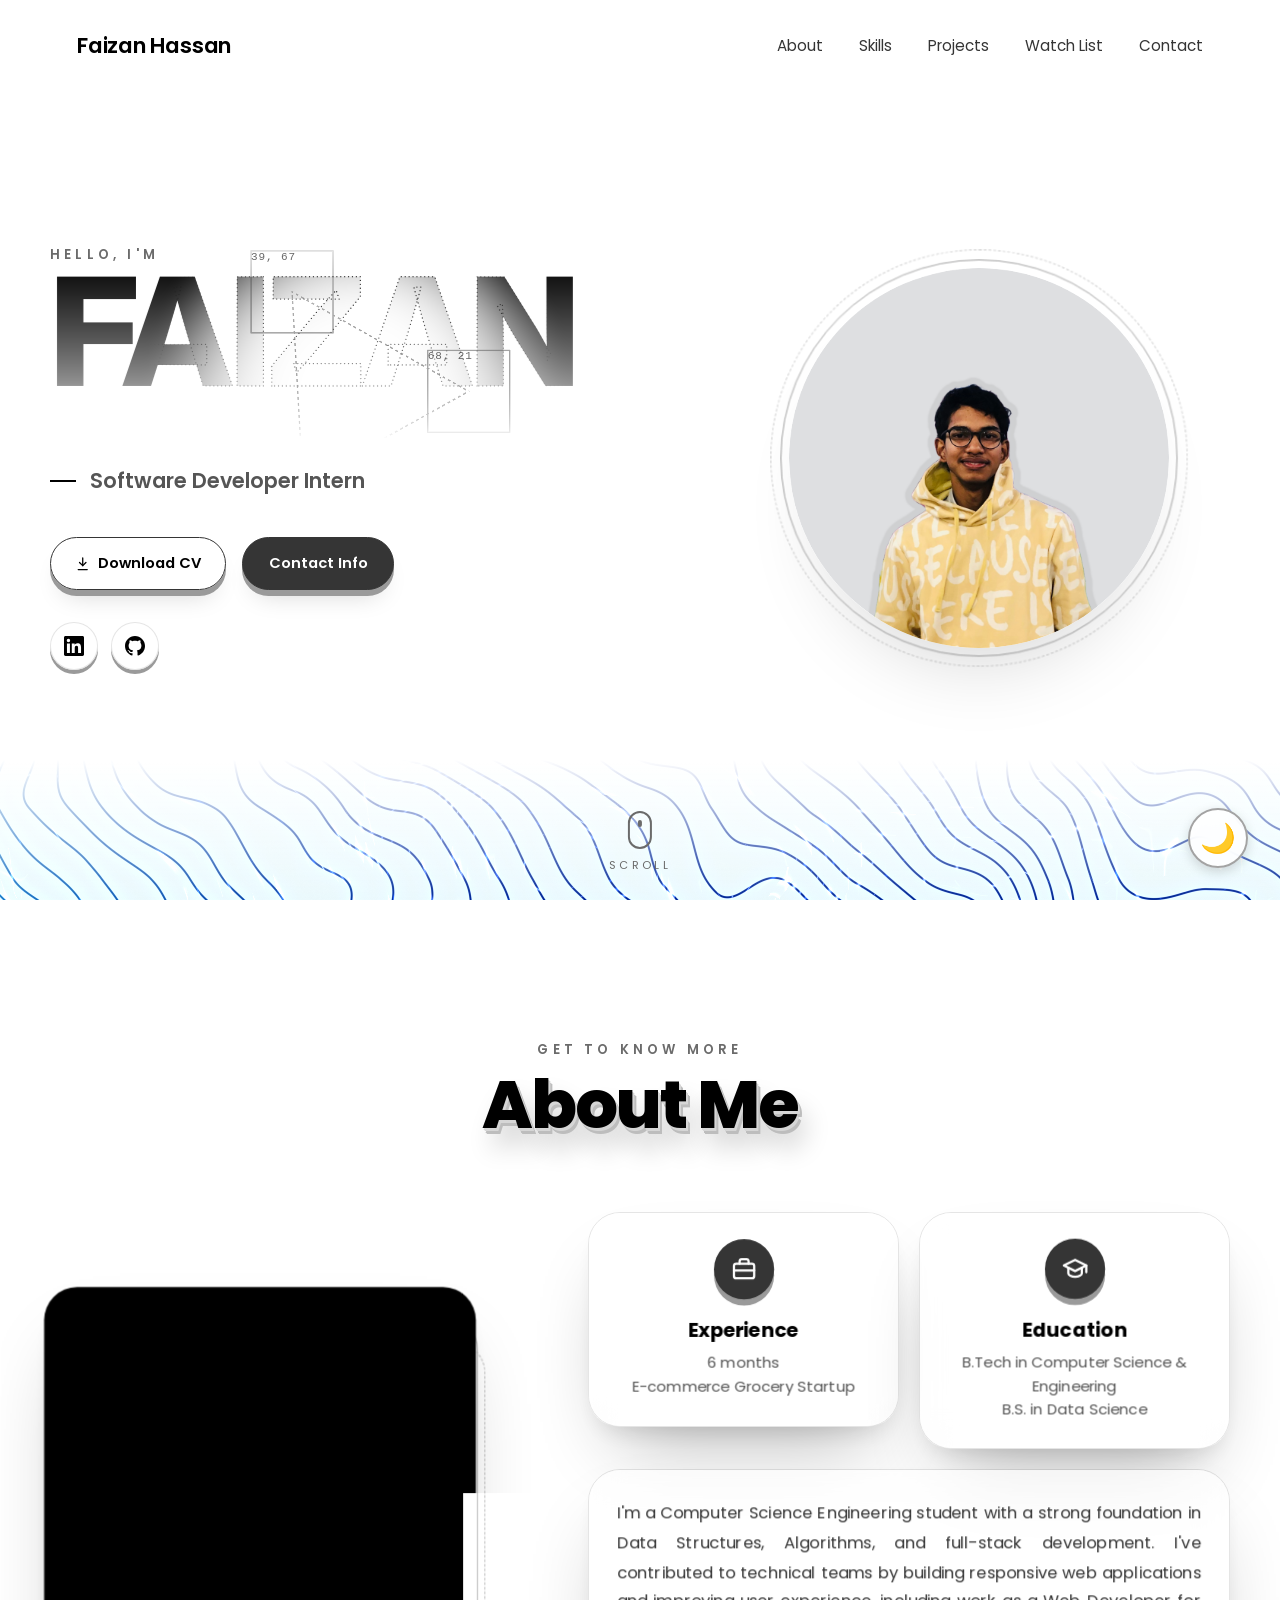
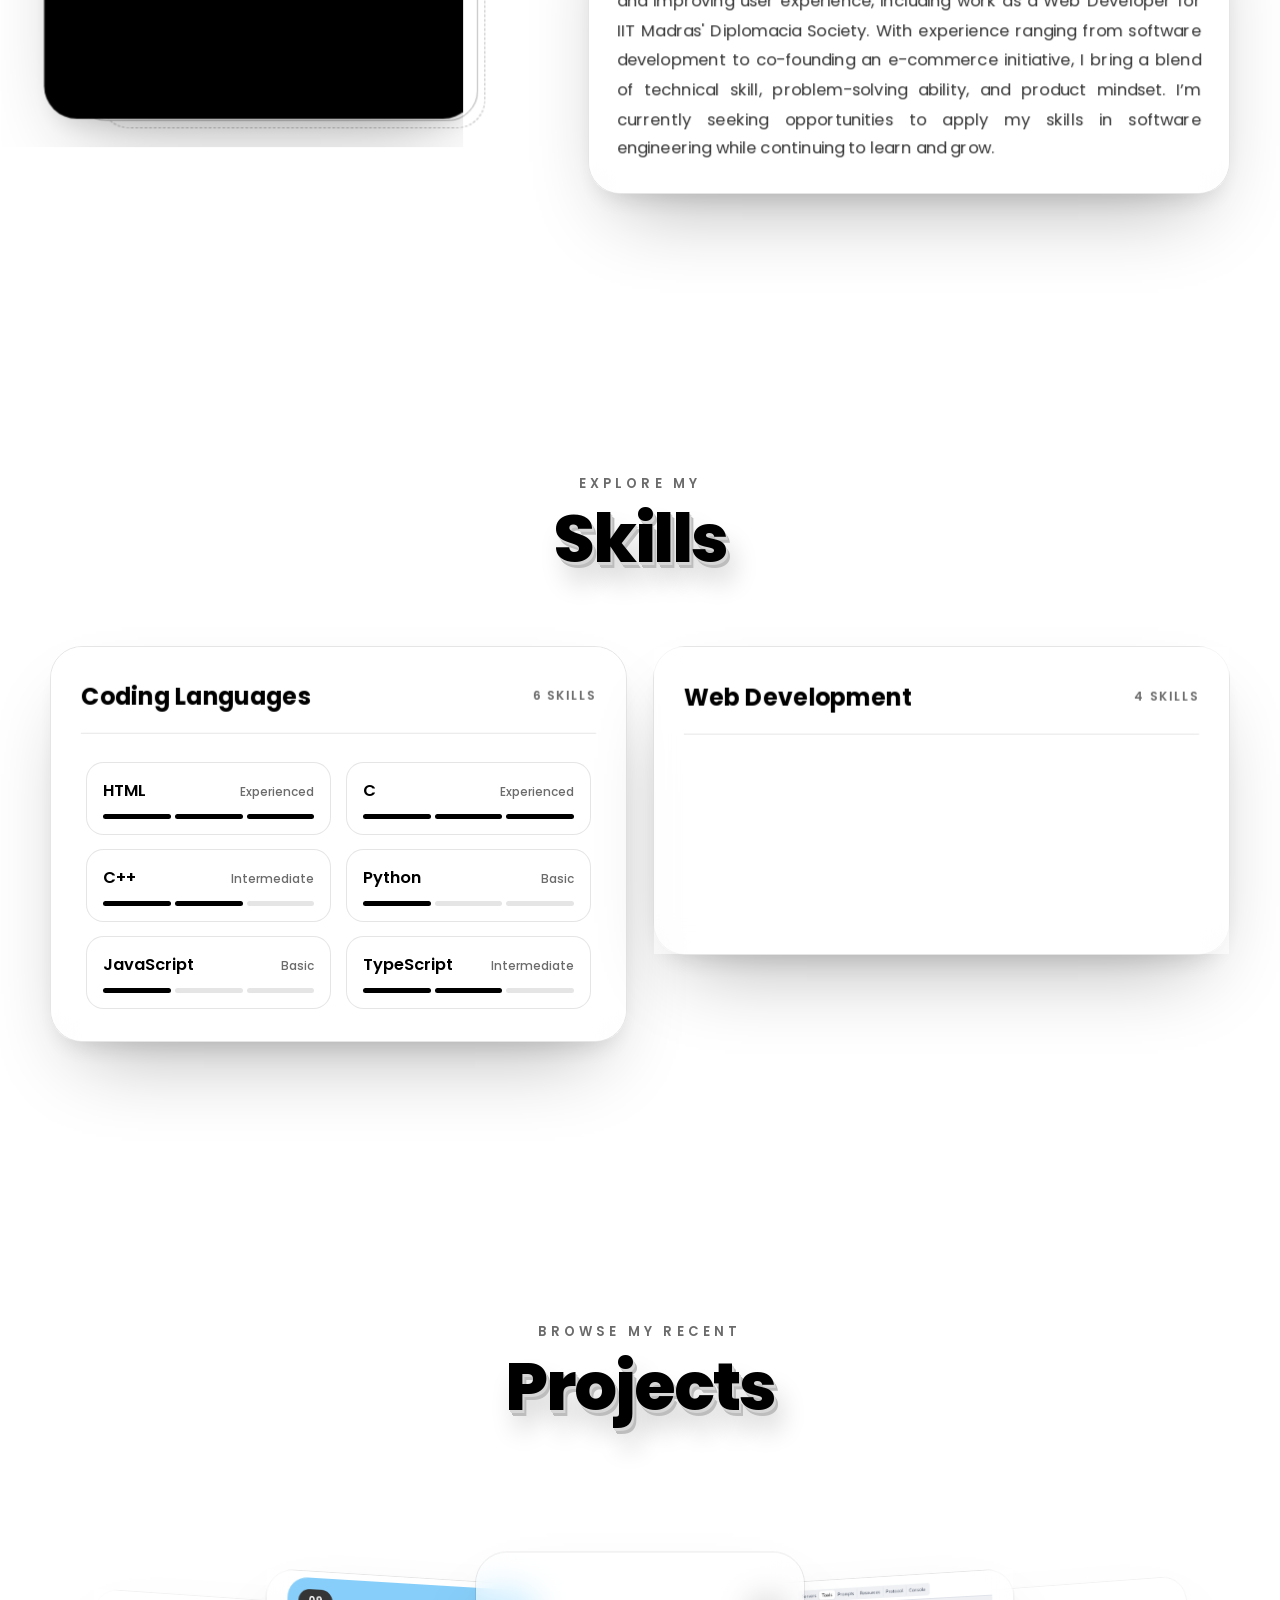
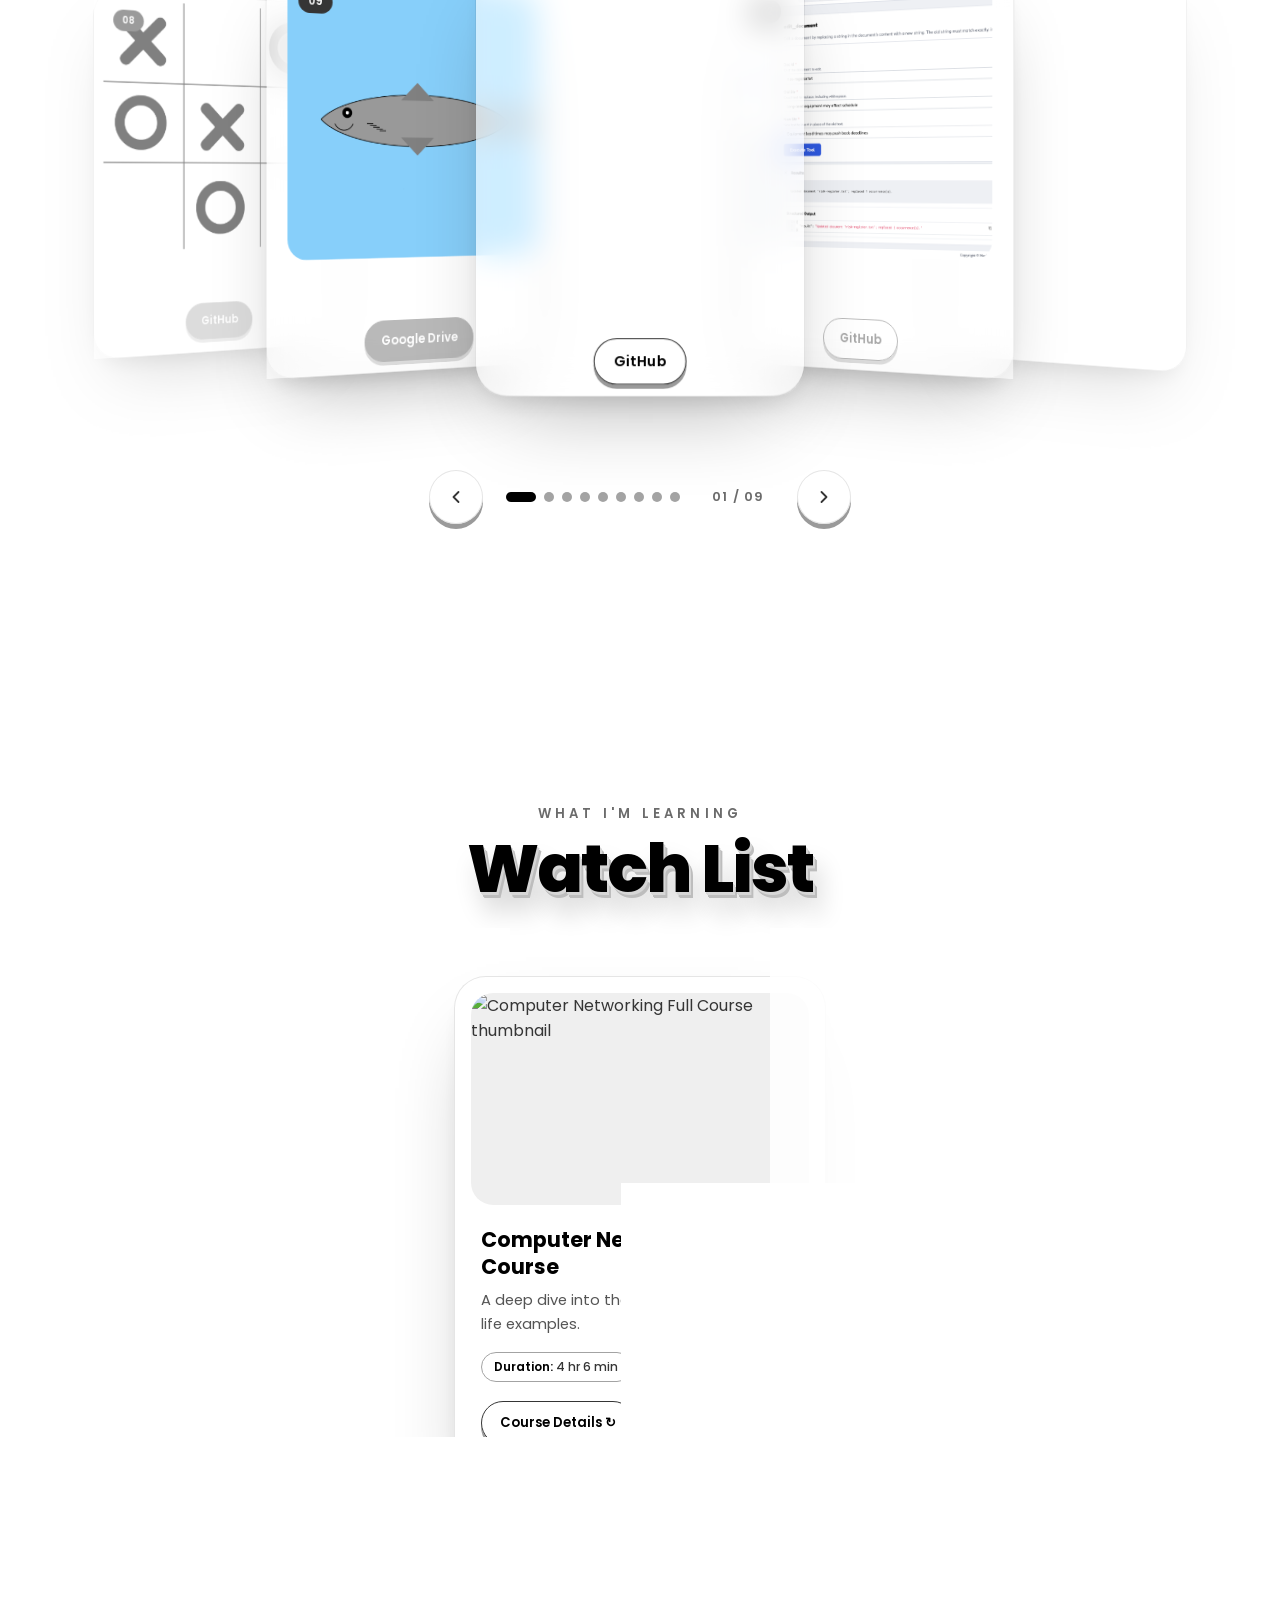
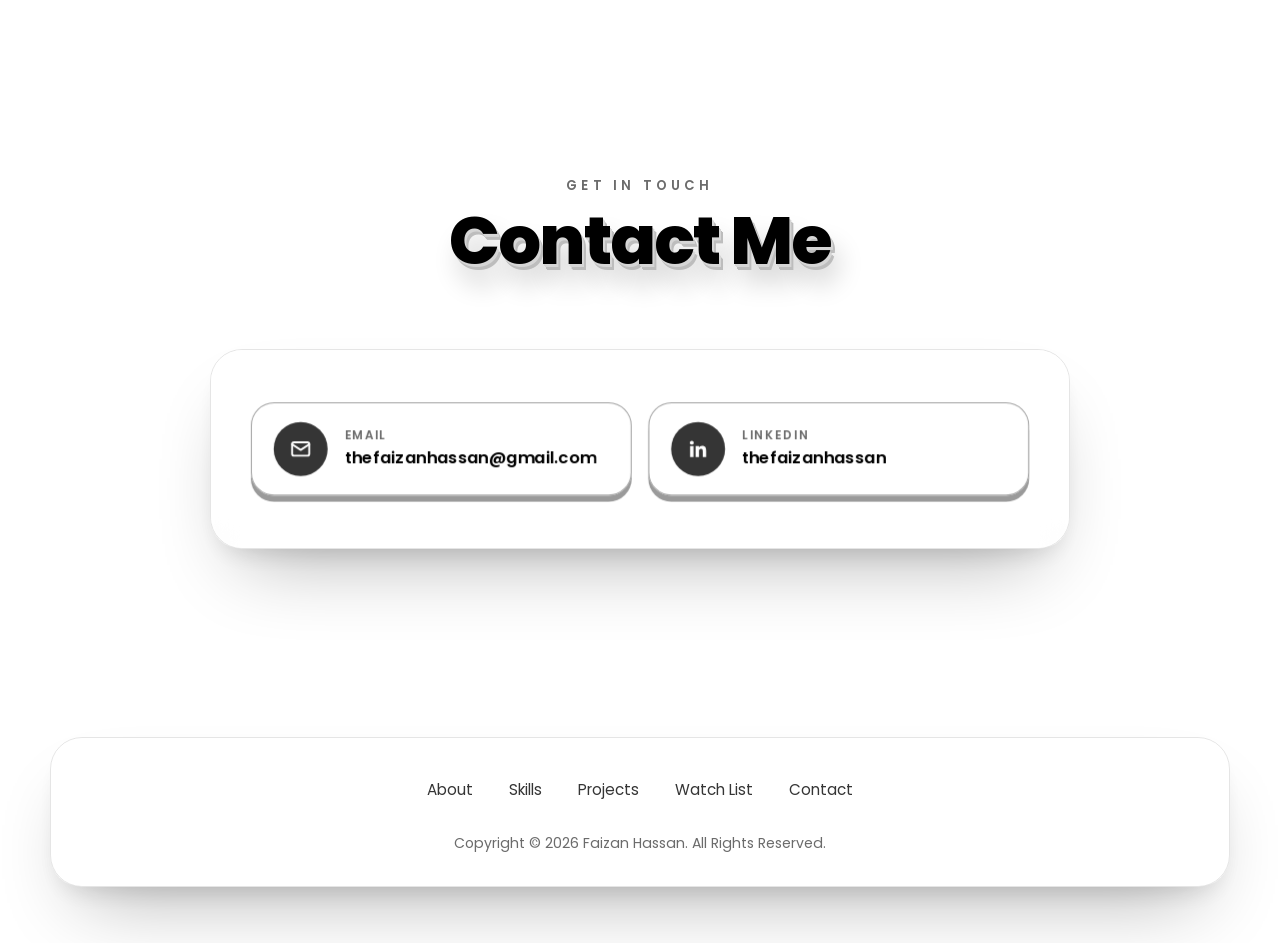
==== index.html @ dc48aed0 "first commit" ====
<!DOCTYPE html>
<html lang="en">
  <head>
    <meta charset="UTF-8" />
    <meta name="viewport" content="width=device-width, initial-scale=1.0" />
    <title>Faizan Hassan | Software Developer & Aspiring Data Scientist</title>
    <meta name="description" content="Portfolio of Faizan Hassan - Software Developer and aspiring Data Scientist working across web development, machine learning, and data analysis." />
    <meta name="keywords" content="Faizan Hassan, Software Developer, Data Scientist, Web Development, Machine Learning, Portfolio" />
    <meta name="author" content="Faizan Hassan" />

    <!-- Favicon -->
    <link rel="icon" type="image/x-icon" href="./assets/profile-pic.ico" />
    <link rel="shortcut icon" type="image/x-icon" href="./assets/profile-pic.ico" />

    <!-- Saved theme before first paint (the "theme" key: "dark" or "light") -->
    <script>
      document.documentElement.classList.add("js");
      try {
        if (localStorage.getItem("theme") === "dark") document.documentElement.classList.add("dark-mode");
      } catch (e) {}
    </script>

    <link rel="preconnect" href="https://fonts.googleapis.com" />
    <link rel="preconnect" href="https://fonts.gstatic.com" crossorigin />
    <link href="https://fonts.googleapis.com/css2?family=Poppins:wght@300;400;500;600;700;800&display=swap" rel="stylesheet" />
    <!-- Inter ExtraBold, only the glyphs of the FAIZAN wordmark -->
    <link href="https://fonts.googleapis.com/css2?family=Inter:wght@800&text=FAIZAN&display=swap" rel="stylesheet" />

    <link rel="stylesheet" href="./css/style.css" />

    <!-- three.js for the About portrait, fetched only when that section comes near -->
    <script type="importmap">
      {
        "imports": {
          "three": "https://cdn.jsdelivr.net/npm/three@0.160.0/build/three.module.js",
          "three/addons/": "https://cdn.jsdelivr.net/npm/three@0.160.0/examples/jsm/"
        }
      }
    </script>
    <script src="./js/main.js" defer></script>
    <script src="./js/wordmark.js" defer></script>
    <script src="./js/background.js" defer></script>
    <script src="./js/portrait.js" defer></script>
  </head>

  <body>
    <canvas class="contour-bg" aria-hidden="true"></canvas>
    <div class="progress" aria-hidden="true"></div>

    <!-- ================= NAV ================= -->
    <header class="nav">
      <a href="#profile" class="logo">Faizan Hassan</a>
      <ul class="nav-links" id="nav-links">
        <li><a href="#about">About</a></li>
        <li><a href="#skills">Skills</a></li>
        <li><a href="#projects">Projects</a></li>
        <li><a href="#watchlist">Watch List</a></li>
        <li><a href="#contact">Contact</a></li>
      </ul>
      <button type="button" class="menu-btn" aria-label="Toggle menu" aria-expanded="false" aria-controls="nav-links">
        <span></span><span></span><span></span>
      </button>
    </header>

    <main>
      <!-- ================= HERO ================= -->
      <section id="profile" class="hero">
        <div class="container hero-grid">
          <div class="hero-text">
            <p class="eyebrow reveal">Hello, I'm</p>
            <!-- The name is the FAIZAN wordmark from codeLight.tsx / codeDark.tsx (js/wordmark.js) -->
            <h1 class="hero-name reveal" style="--d: 0.08s">
              <span class="sr-only">Faizan Hassan</span>
              <span class="wordmark" aria-hidden="true">
                <canvas></canvas>
                <span class="wordmark-fallback">FAIZAN</span>
              </span>
            </h1>

            <div class="roles reveal" style="--d: 0.16s">
              <p class="sr-only">Software Developer Intern | Aspiring Data Scientist | AI/ML Enthusiast | Problem Solver</p>
              <div class="prism" aria-hidden="true">
                <span style="--i: 0">Software Developer Intern</span>
                <span style="--i: 1">Aspiring Data Scientist</span>
                <span style="--i: 2">AI/ML Enthusiast</span>
                <span style="--i: 3">Problem Solver</span>
              </div>
            </div>

            <div class="btn-row reveal" style="--d: 0.24s">
              <a class="btn btn-ghost" href="./assets/Faizan Hassan CV.pdf" target="_blank" rel="noopener">
                <svg viewBox="0 0 24 24" fill="none" stroke="currentColor" stroke-width="2" stroke-linecap="round" stroke-linejoin="round" aria-hidden="true"><path d="M12 3v12"/><path d="m7 10 5 5 5-5"/><path d="M5 21h14"/></svg>
                Download CV
              </a>
              <a class="btn btn-solid" href="#contact">Contact Info</a>
            </div>

            <div class="socials reveal" style="--d: 0.32s">
              <a class="social" href="https://www.linkedin.com/in/thefaizanhassan/" target="_blank" rel="noopener" aria-label="My LinkedIn profile">
                <svg viewBox="0 0 24 24" fill="currentColor" aria-hidden="true"><path d="M20.45 20.45h-3.56v-5.57c0-1.33-.02-3.04-1.85-3.04-1.86 0-2.14 1.45-2.14 2.94v5.67H9.35V9h3.41v1.56h.05c.48-.9 1.64-1.85 3.37-1.85 3.6 0 4.27 2.37 4.27 5.46v6.28ZM5.34 7.43a2.06 2.06 0 1 1 0-4.13 2.06 2.06 0 0 1 0 4.13ZM7.12 20.45H3.56V9h3.56v11.45ZM22.22 0H1.77C.79 0 0 .77 0 1.73v20.54C0 23.23.79 24 1.77 24h20.45c.98 0 1.78-.77 1.78-1.73V1.73C24 .77 23.2 0 22.22 0Z"/></svg>
              </a>
              <a class="social" href="https://github.com/Thefaizanhassan" target="_blank" rel="noopener" aria-label="My GitHub profile">
                <svg viewBox="0 0 24 24" fill="currentColor" aria-hidden="true"><path d="M12 0C5.37 0 0 5.37 0 12c0 5.3 3.44 9.8 8.21 11.39.6.11.79-.26.79-.58v-2.23c-3.34.73-4.03-1.42-4.03-1.42-.55-1.39-1.33-1.76-1.33-1.76-1.09-.75.08-.73.08-.73 1.2.08 1.84 1.24 1.84 1.24 1.07 1.83 2.81 1.3 3.49 1 .11-.78.42-1.31.76-1.6-2.67-.31-5.47-1.34-5.47-5.93 0-1.31.47-2.38 1.24-3.22-.12-.3-.54-1.52.12-3.18 0 0 1.01-.32 3.3 1.23.96-.27 1.98-.4 3-.4s2.05.13 3.01.4c2.29-1.55 3.3-1.23 3.3-1.23.65 1.65.24 2.87.12 3.18.77.84 1.24 1.91 1.24 3.22 0 4.61-2.81 5.62-5.48 5.92.43.37.82 1.1.82 2.22v3.29c0 .32.19.69.8.58C20.57 21.8 24 17.3 24 12c0-6.63-5.37-12-12-12Z"/></svg>
              </a>
            </div>
          </div>

          <div class="hero-photo-wrap">
            <div class="hero-photo" data-tilt="14">
              <span class="ring" aria-hidden="true"></span>
              <span class="ring two" aria-hidden="true"></span>
              <img src="./assets/profile-pic.png" alt="Faizan Hassan profile picture" width="1000" height="1000" />
            </div>
          </div>
        </div>

        <a class="scroll-cue" href="#about" aria-label="Scroll to About">
          <span class="mouse" aria-hidden="true"></span>
          Scroll
        </a>
      </section>

      <!-- ================= ABOUT ================= -->
      <section id="about" class="block">
        <div class="container">
          <header class="sec-head reveal">
            <p class="eyebrow">Get To Know More</p>
            <h2 class="sec-title">About Me</h2>
          </header>

          <div class="about-grid">
            <div class="reveal">
              <div class="stack" data-tilt="10">
                <span class="layer l2" aria-hidden="true"></span>
                <span class="layer l1" aria-hidden="true"></span>
                <!-- Particle portrait from code.html (js/portrait.js) -->
                <div class="code-swarm" role="img" aria-label="Faizan Hassan"></div>
              </div>
            </div>

            <div>
              <div class="about-cards">
                <div class="reveal" style="--d: 0.05s">
                  <article class="glass stat" data-tilt="12">
                    <div class="stat-icon pop" aria-hidden="true">
                      <svg viewBox="0 0 24 24" fill="none" stroke="currentColor" stroke-width="2" stroke-linecap="round" stroke-linejoin="round"><rect x="3" y="7" width="18" height="13" rx="2"/><path d="M8 7V5a2 2 0 0 1 2-2h4a2 2 0 0 1 2 2v2"/><path d="M3 13h18"/></svg>
                    </div>
                    <h3 class="pop-sm">Experience</h3>
                    <p class="pop-sm">6 months<br />E-commerce Grocery Startup</p>
                  </article>
                </div>
                <div class="reveal" style="--d: 0.12s">
                  <article class="glass stat" data-tilt="12">
                    <div class="stat-icon pop" aria-hidden="true">
                      <svg viewBox="0 0 24 24" fill="none" stroke="currentColor" stroke-width="2" stroke-linecap="round" stroke-linejoin="round"><path d="M22 9 12 4 2 9l10 5 10-5Z"/><path d="M6 11v5c0 1.5 2.7 3 6 3s6-1.5 6-3v-5"/><path d="M22 9v6"/></svg>
                    </div>
                    <h3 class="pop-sm">Education</h3>
                    <p class="pop-sm">B.Tech in Computer Science &amp; Engineering<br />B.S. in Data Science</p>
                  </article>
                </div>
              </div>

              <div class="reveal" style="--d: 0.18s">
                <div class="glass about-text" data-tilt="4">
                  <p class="pop-sm">
                    I'm a Computer Science Engineering student with a strong foundation in Data Structures, Algorithms, and full-stack development. I've contributed to technical teams by building responsive web applications and improving user experience, including work as a Web Developer for IIT Madras' Diplomacia Society. With experience ranging from software development to co-founding an e-commerce initiative, I bring a blend of technical skill, problem-solving ability, and product mindset. I’m currently seeking opportunities to apply my skills in software engineering while continuing to learn and grow.
                  </p>
                </div>
              </div>
            </div>
          </div>
        </div>
      </section>

      <!-- ================= SKILLS ================= -->
      <section id="skills" class="block">
        <div class="container">
          <header class="sec-head reveal">
            <p class="eyebrow">Explore My</p>
            <h2 class="sec-title">Skills</h2>
          </header>

          <div class="skills-grid">
            <div class="reveal">
              <article class="glass skill-panel" data-tilt="6">
                <div class="panel-head pop-sm">
                  <h3>Coding Languages</h3>
                  <span class="count">6 skills</span>
                </div>
                <ul class="skills">
                  <li class="skill"><div class="skill-top"><h4>HTML</h4><small>Experienced</small></div><div class="meter" data-level="3" aria-hidden="true"><i></i><i></i><i></i></div></li>
                  <li class="skill"><div class="skill-top"><h4>C</h4><small>Experienced</small></div><div class="meter" data-level="3" aria-hidden="true"><i></i><i></i><i></i></div></li>
                  <li class="skill"><div class="skill-top"><h4>C++</h4><small>Intermediate</small></div><div class="meter" data-level="2" aria-hidden="true"><i></i><i></i><i></i></div></li>
                  <li class="skill"><div class="skill-top"><h4>Python</h4><small>Basic</small></div><div class="meter" data-level="1" aria-hidden="true"><i></i><i></i><i></i></div></li>
                  <li class="skill"><div class="skill-top"><h4>JavaScript</h4><small>Basic</small></div><div class="meter" data-level="1" aria-hidden="true"><i></i><i></i><i></i></div></li>
                  <li class="skill"><div class="skill-top"><h4>TypeScript</h4><small>Intermediate</small></div><div class="meter" data-level="2" aria-hidden="true"><i></i><i></i><i></i></div></li>
                </ul>
              </article>
            </div>

            <div class="reveal" style="--d: 0.1s">
              <article class="glass skill-panel" data-tilt="6">
                <div class="panel-head pop-sm">
                  <h3>Web Development</h3>
                  <span class="count">4 skills</span>
                </div>
                <ul class="skills">
                  <li class="skill"><div class="skill-top"><h4>Node JS</h4><small>Basic</small></div><div class="meter" data-level="1" aria-hidden="true"><i></i><i></i><i></i></div></li>
                  <li class="skill"><div class="skill-top"><h4>Learn JS</h4><small>Intermediate</small></div><div class="meter" data-level="2" aria-hidden="true"><i></i><i></i><i></i></div></li>
                  <li class="skill"><div class="skill-top"><h4>Express JS</h4><small>Intermediate</small></div><div class="meter" data-level="2" aria-hidden="true"><i></i><i></i><i></i></div></li>
                  <li class="skill"><div class="skill-top"><h4>Git</h4><small>Intermediate</small></div><div class="meter" data-level="2" aria-hidden="true"><i></i><i></i><i></i></div></li>
                </ul>
              </article>
            </div>
          </div>
        </div>
      </section>

      <!-- ================= PROJECTS ================= -->
      <section id="projects" class="block">
        <div class="container">
          <header class="sec-head reveal">
            <p class="eyebrow">Browse My Recent</p>
            <h2 class="sec-title">Projects</h2>
          </header>

          <div class="carousel reveal" tabindex="0" role="region" aria-roledescription="carousel" aria-label="Projects — use the arrow keys to browse">
            <div class="carousel-stage">
              <article class="p-card" aria-label="Project 1 of 9: Lumina">
                <div class="glass p-card-inner" data-tilt="10">
                  <div class="p-thumb"><img src="./assets/Projects/Lumina.png" alt="Lumina - Universal Wisdom guide" loading="lazy" /><span class="p-num">01</span></div>
                  <h3>Lumina</h3>
                  <div class="p-actions">
                    <a class="btn btn-sm btn-ghost" href="https://github.com/Thefaizanhassan/Lumina" target="_blank" rel="noopener">GitHub</a>
                    <!-- <a class="btn btn-sm btn-solid" href="./projects/calculator/index.html" target="_blank" rel="noopener">Live Demo</a> -->
                  </div>
                </div>
              </article>
              
              <article class="p-card" aria-label="Project 2 of 9: My Mcp Server">
                <div class="glass p-card-inner" data-tilt="10">
                  <div class="p-thumb"><img src="./assets/Projects/myMCPProject.png" alt="MCP Server project" loading="lazy" /><span class="p-num">02</span></div>
                  <h3>My Mcp Server</h3>
                  <div class="p-actions">
                    <a class="btn btn-sm btn-ghost" href="https://github.com/Thefaizanhassan/myMcpServer" target="_blank" rel="noopener">GitHub</a>
                    <!-- <a class="btn btn-sm btn-solid" href="./projects/calculator/index.html" target="_blank" rel="noopener">Live Demo</a> -->
                  </div>
                </div>
              </article>

              <article class="p-card" aria-label="Project 3 of 9: Resume Category Classifier">
                <div class="glass p-card-inner" data-tilt="10">
                  <div class="p-thumb"><img src="./assets/Projects/resumeClassifierProject.png" alt="Resume Category Classifier" loading="lazy" /><span class="p-num">03</span></div>
                  <h3>Resume Category Classifier</h3>
                  <div class="p-actions">
                    <a class="btn btn-sm btn-ghost" href="https://github.com/Thefaizanhassan/ResumeCategoryClassifier" target="_blank" rel="noopener">GitHub</a>
                    <!-- <a class="btn btn-sm btn-solid" href="./projects/calculator/index.html" target="_blank" rel="noopener">Live Demo</a> -->
                  </div>
                </div>
              </article>

              <article class="p-card" aria-label="Project 4 of 9: Calculator">
                <div class="glass p-card-inner" data-tilt="10">
                  <div class="p-thumb"><img src="./assets/Projects/calculator.png" alt="Calculator project" loading="lazy" /><span class="p-num">04</span></div>
                  <h3>Calculator</h3>
                  <div class="p-actions">
                    <a class="btn btn-sm btn-ghost" href="https://github.com/Thefaizanhassan" target="_blank" rel="noopener">GitHub</a>
                    <a class="btn btn-sm btn-solid" href="./projects/calculator/index.html" target="_blank" rel="noopener">Live Demo</a>
                  </div>
                </div>
              </article>

              <article class="p-card" aria-label="Project 5 of 9: Pocket Full of Flowers">
                <div class="glass p-card-inner" data-tilt="10">
                  <div class="p-thumb"><img src="./assets/Projects/project-5.png" alt="Pocket Full of Flowers project" loading="lazy" /><span class="p-num">05</span></div>
                  <h3>Pocket Full of Flowers</h3>
                  <div class="p-actions">
                    <a class="btn btn-sm btn-ghost" href="https://github.com/Thefaizanhassan/pocketfulflower" target="_blank" rel="noopener">GitHub</a>
                    <a class="btn btn-sm btn-solid" href="https://pocketfullofflowers.vercel.app/" target="_blank" rel="noopener">Live Demo</a>
                  </div>
                </div>
              </article>

              <article class="p-card" aria-label="Project 6 of 9: Python Password Generator">
                <div class="glass p-card-inner" data-tilt="10">
                  <div class="p-thumb"><img src="./assets/Projects/project-4.png" alt="Python Password Generator project" loading="lazy" /><span class="p-num">06</span></div>
                  <h3>Python Password Generator</h3>
                  <div class="p-actions">
                    <a class="btn btn-sm btn-ghost" href="https://github.com/Thefaizanhassan/PythonPasswordGenerator" target="_blank" rel="noopener">GitHub</a>
                    <a class="btn btn-sm btn-solid" href="./projects/pythonPasswordGenerator/index.html" target="_blank" rel="noopener">View Code</a>
                  </div>
                </div>
              </article>

              <article class="p-card" aria-label="Project 7 of 9: Automated Email">
                <div class="glass p-card-inner" data-tilt="10">
                  <div class="p-thumb"><img src="./assets/Projects/project-1.png" alt="Automated Email project" loading="lazy" /><span class="p-num">07</span></div>
                  <h3>Automated Email</h3>
                  <div class="p-actions">
                    <a class="btn btn-sm btn-solid" href="https://github.com/Thefaizanhassan/Automated-Email-Trigger-App" target="_blank" rel="noopener">GitHub</a>
                  </div>
                </div>
              </article>

              <article class="p-card" aria-label="Project 8 of 9: Tic Tac Toe">
                <div class="glass p-card-inner" data-tilt="10">
                  <div class="p-thumb"><img src="./assets/Projects/project-2.png" alt="Tic Tac Toe project" loading="lazy" /><span class="p-num">08</span></div>
                  <h3>Tic Tac Toe</h3>
                  <div class="p-actions">
                    <a class="btn btn-sm btn-solid" href="https://github.com/Thefaizanhassan/TicTacToe" target="_blank" rel="noopener">GitHub</a>
                  </div>
                </div>
              </article>

              <article class="p-card" aria-label="Project 9 of 9: Generate Shark Image">
                <div class="glass p-card-inner" data-tilt="10">
                  <div class="p-thumb"><img src="./assets/Projects/project-3.png" alt="Generate Shark Image project" loading="lazy" /><span class="p-num">09</span></div>
                  <h3>Generate Shark Image</h3>
                  <div class="p-actions">
                    <a class="btn btn-sm btn-solid" href="https://drive.google.com/file/d/17A6caimnUNpC94hL9rWfe5YRFMzUyGSH/view?usp=sharing" target="_blank" rel="noopener">Google Drive</a>
                  </div>
                </div>
              </article>
            </div>

            <div class="carousel-ui">
              <button type="button" class="arrow-btn" data-dir="-1" aria-label="Previous project">
                <svg viewBox="0 0 24 24" fill="none" stroke="currentColor" stroke-width="2.2" stroke-linecap="round" stroke-linejoin="round" aria-hidden="true"><path d="M15 18l-6-6 6-6"/></svg>
              </button>
              <div class="dots" role="group" aria-label="Choose a project"></div>
              <span class="counter" aria-live="polite">01 / 09</span>
              <button type="button" class="arrow-btn" data-dir="1" aria-label="Next project">
                <svg viewBox="0 0 24 24" fill="none" stroke="currentColor" stroke-width="2.2" stroke-linecap="round" stroke-linejoin="round" aria-hidden="true"><path d="M9 18l6-6-6-6"/></svg>
              </button>
            </div>
          </div>
        </div>
      </section>

      <!-- ================= WATCH LIST ================= -->
      <section id="watchlist" class="block">
        <div class="container">
          <header class="sec-head reveal">
            <p class="eyebrow">What I'm Learning</p>
            <h2 class="sec-title">Watch List</h2>
          </header>

          <div class="watch-grid">
            <!-- Course 1 -->
            <div class="flip reveal">
              <div class="flip-inner">
                <article class="flip-face flip-front">
                  <a class="thumb-link" href="https://www.youtube.com/watch?v=pTFZFxd4hOI" target="_blank" rel="noopener" aria-label="Watch Docker Tutorial for Beginners on YouTube">
                    <img src="https://img.youtube.com/vi/pTFZFxd4hOI/maxresdefault.jpg" alt="Docker Tutorial for Beginners thumbnail" loading="lazy" />
                    <span class="play" aria-hidden="true"><span><svg viewBox="0 0 24 24" fill="currentColor"><path d="M8 5v14l11-7z"/></svg></span></span>
                  </a>
                  <div class="body">
                    <h3>Docker Tutorial for Beginners</h3>
                    <p>This beginner-friendly tutorial covers the essentials for software and DevOps engineers.</p>
                    <div class="chips"><span class="chip"><strong>Duration:</strong> 1 hr</span><span class="chip"><strong>Level:</strong> Beginner</span></div>
                    <button type="button" class="btn btn-sm btn-ghost" data-flip style="margin-top: 1.2rem">Course Details ↻</button>
                  </div>
                </article>
                <article class="flip-face flip-back">
                  <div class="back-head">
                    <h3>Course Details</h3>
                    <button type="button" class="btn btn-sm btn-ghost" data-flip>← Back</button>
                  </div>
                  <div class="back-meta"><span class="chip"><strong>Duration:</strong> 1 hr</span><span class="chip"><strong>Level:</strong> Beginner</span></div>
                  <p class="topics-label">Topics Covered</p>
                  <ul class="topics">
                    <li>Docker Essentials & Core Concepts</li>
                    <li>Container Creation and Management</li>
                    <li>Working with Docker Images</li>
                    <li>Building and Using Dockerfiles</li>
                    <li>Container Networking Basics</li>
                    <li>Docker Compose Fundamentals</li>
                  </ul>
                  <p class="course-desc">Master Docker from scratch with this beginner-friendly tutorial. Learn all the essentials to effectively use containers, aimed at boosting the skills of aspiring and current software and DevOps engineers.</p>
                  <div class="back-actions"><a class="btn btn-sm btn-solid" href="https://www.youtube.com/watch?v=pTFZFxd4hOI" target="_blank" rel="noopener">▶ Watch on YouTube</a></div>
                </article>
              </div>
            </div>

            <!-- Course 2 -->
            <div class="flip reveal" style="--d: 0.08s">
              <div class="flip-inner">
                <article class="flip-face flip-front">
                  <a class="thumb-link" href="https://www.youtube.com/watch?v=IPvYjXCsTg8" target="_blank" rel="noopener" aria-label="Watch Computer Networking Full Course on YouTube">
                    <img src="https://img.youtube.com/vi/IPvYjXCsTg8/maxresdefault.jpg" alt="Computer Networking Full Course thumbnail" loading="lazy" />
                    <span class="play" aria-hidden="true"><span><svg viewBox="0 0 24 24" fill="currentColor"><path d="M8 5v14l11-7z"/></svg></span></span>
                  </a>
                  <div class="body">
                    <h3>Computer Networking Full Course</h3>
                    <p>A deep dive into the OSI model with real-life examples.</p>
                    <div class="chips"><span class="chip"><strong>Duration:</strong> 4 hr 6 min</span><span class="chip"><strong>Level:</strong> Beginner</span></div>
                    <button type="button" class="btn btn-sm btn-ghost" data-flip style="margin-top: 1.2rem">Course Details ↻</button>
                  </div>
                </article>
                <article class="flip-face flip-back">
                  <div class="back-head">
                    <h3>Course Details</h3>
                    <button type="button" class="btn btn-sm btn-ghost" data-flip>← Back</button>
                  </div>
                  <div class="back-meta"><span class="chip"><strong>Duration:</strong> 4 hr 6 min</span><span class="chip"><strong>Level:</strong> Beginner</span></div>
                  <p class="topics-label">Topics Covered</p>
                  <ul class="topics">
                    <li>Client-Server Architecture</li>
                    <li>Protocols</li>
                    <li>How Data is Transferred? IP Address</li>
                    <li>Port Numbers</li>
                    <li>Submarine Cables Map (Optical Fibre Cables)</li>
                    <li>LAN, MAN, WAN</li>
                    <li>MODEM, ROUTER</li>
                    <li>Topologies (BUS, RING, STAR, TREE, MESH)</li>
                    <li>Structure of the Network</li>
                    <li>OSI Model (7 Layers)</li>
                    <li>TCP/IP Model (5 Layers)</li>
                    <li>Peer to Peer Architecture</li>
                    <li>Networking Devices (Download PDF)</li>
                    <li>Sockets</li>
                    <li>Ports</li>
                    <li>HTTP</li>
                    <li>HTTP(GET, POST, PUT, DELETE)</li>
                    <li>Error/Status Codes</li>
                    <li>Cookies</li>
                    <li>How Email Works?</li>
                    <li>DNS (Domain Name System)</li>
                    <li>TCP/IP Model (Transport Layer)</li>
                    <li>Checksum</li>
                    <li>Timers</li>
                    <li>UDP (User Datagram Protocol)</li>
                    <li>TCP (Transmission Control Protocol)</li>
                    <li>3-Way handshake</li>
                    <li>TCP (Network Layer)</li>
                    <li>Control Plane</li>
                    <li>IP (Internet Protocol)</li>
                    <li>Packets</li>
                    <li>IPV4 vs IPV6</li>
                    <li>Middle Boxes</li>
                    <li>(NAT) Network Address Translation</li>
                    <li>TCP (Data Link Layer)</li>
                  </ul>
                  <p class="course-desc">A comprehensive, beginner-friendly series designed to provide a deep dive into how the internet and data communication work. It is part of a larger DevOps Bootcamp but serves as a standalone resource for students and professionals.</p>
                  <div class="back-actions"><a class="btn btn-sm btn-solid" href="https://www.youtube.com/watch?v=IPvYjXCsTg8" target="_blank" rel="noopener">▶ Watch on YouTube</a></div>
                </article>
              </div>
            </div>

            <!-- Course 3 -->
            <div class="flip reveal" style="--d: 0.16s">
              <div class="flip-inner">
                <article class="flip-face flip-front">
                  <a class="thumb-link" href="https://www.youtube.com/watch?v=7S_tz1z_5bA" target="_blank" rel="noopener" aria-label="Watch SQL Course for Beginners on YouTube">
                    <img src="https://img.youtube.com/vi/7S_tz1z_5bA/maxresdefault.jpg" alt="SQL Course for Beginners thumbnail" loading="lazy" />
                    <span class="play" aria-hidden="true"><span><svg viewBox="0 0 24 24" fill="currentColor"><path d="M8 5v14l11-7z"/></svg></span></span>
                  </a>
                  <div class="body">
                    <h3>SQL Course for Beginners</h3>
                    <p>This beginner-friendly course teaches you SQL from scratch.</p>
                    <div class="chips"><span class="chip"><strong>Duration:</strong> 3 hr 10 min</span><span class="chip"><strong>Level:</strong> Beginner</span></div>
                    <button type="button" class="btn btn-sm btn-ghost" data-flip style="margin-top: 1.2rem">Course Details ↻</button>
                  </div>
                </article>
                <article class="flip-face flip-back">
                  <div class="back-head">
                    <h3>Course Details</h3>
                    <button type="button" class="btn btn-sm btn-ghost" data-flip>← Back</button>
                  </div>
                  <div class="back-meta"><span class="chip"><strong>Duration:</strong> 3 hr 10 min</span><span class="chip"><strong>Level:</strong> Beginner</span></div>
                  <p class="topics-label">Topics Covered</p>
                  <ul class="topics">
                    <li>What is SQL?</li>
                    <li>Installing MySQL</li>
                    <li>The SELECT Statement</li>
                    <li>The SELECT Clause</li>
                    <li>The WHERE Clause</li>
                    <li>The AND, OR, and NOT Operators</li>
                    <li>The IN Operator</li>
                    <li>The BETWEEN Operator</li>
                    <li>The LIKE Operator</li>
                    <li>The REGEXP Operator</li>
                    <li>The IS NULL Operator</li>
                    <li>The ORDER BY Operator</li>
                    <li>The LIMIT Operator</li>
                    <li>Inner Joins</li>
                    <li>Joining Across Databases</li>
                    <li>Self Joins</li>
                    <li>Joining Multiple Tables</li>
                    <li>Compound Join Conditions</li>
                    <li>Implicit Join Syntax</li>
                    <li>Outer Joins</li>
                    <li>Outer Join Between Multiple Tables</li>
                    <li>Self Outer Joins</li>
                    <li>The USING Clause</li>
                    <li>Natural Joins</li>
                    <li>Cross Joins</li>
                    <li>Unions</li>
                    <li>Column Attributes</li>
                    <li>Inserting a Single Row</li>
                    <li>Inserting Multiple Rows</li>
                    <li>Inserting Hierarchical Rows</li>
                    <li>Creating a Copy of a Table</li>
                    <li>Updating a Single Row</li>
                    <li>Updating Multiple Rows</li>
                    <li>Using Subqueries in Updates</li>
                    <li>Deleting Rows</li>
                    <li>Restoring Course Databases</li>
                  </ul>
                  <p class="course-desc">This tutorial is perfect for you if you're completely new to SQL, want a practical, hands-on approach or want to work with data.</p>
                  <div class="back-actions"><a class="btn btn-sm btn-solid" href="https://www.youtube.com/watch?v=7S_tz1z_5bA" target="_blank" rel="noopener">▶ Watch on YouTube</a></div>
                </article>
              </div>
            </div>
          </div>
        </div>
      </section>

      <!-- ================= CONTACT ================= -->
      <section id="contact" class="block">
        <div class="container">
          <header class="sec-head reveal">
            <p class="eyebrow">Get in Touch</p>
            <h2 class="sec-title">Contact Me</h2>
          </header>

          <div class="reveal">
            <div class="glass contact-card" data-tilt="5">
              <div class="contact-links pop">
                <a class="contact-link" href="mailto:thefaizanhassan@gmail.com">
                  <span class="ico" aria-hidden="true"><svg viewBox="0 0 24 24" fill="none" stroke="currentColor" stroke-width="2" stroke-linecap="round" stroke-linejoin="round"><rect x="3" y="5" width="18" height="14" rx="2"/><path d="m3 7 9 6 9-6"/></svg></span>
                  <div><small>Email</small><span class="val">thefaizanhassan@gmail.com</span></div>
                </a>
                <a class="contact-link" href="https://www.linkedin.com/in/thefaizanhassan/" target="_blank" rel="noopener">
                  <span class="ico" aria-hidden="true"><svg viewBox="0 0 24 24" fill="currentColor"><path d="M20.45 20.45h-3.56v-5.57c0-1.33-.02-3.04-1.85-3.04-1.86 0-2.14 1.45-2.14 2.94v5.67H9.35V9h3.41v1.56h.05c.48-.9 1.64-1.85 3.37-1.85 3.6 0 4.27 2.37 4.27 5.46v6.28ZM5.34 7.43a2.06 2.06 0 1 1 0-4.13 2.06 2.06 0 0 1 0 4.13ZM7.12 20.45H3.56V9h3.56v11.45Z"/></svg></span>
                  <div><small>LinkedIn</small><span class="val">thefaizanhassan</span></div>
                </a>
              </div>
            </div>
          </div>
        </div>
      </section>
    </main>

    <!-- ================= FOOTER ================= -->
    <footer>
      <div class="container">
        <div class="glass foot">
          <ul class="nav-links">
            <li><a href="#about">About</a></li>
            <li><a href="#skills">Skills</a></li>
            <li><a href="#projects">Projects</a></li>
            <li><a href="#watchlist">Watch List</a></li>
            <li><a href="#contact">Contact</a></li>
          </ul>
          <p>Copyright &#169; <span id="year">2026</span> Faizan Hassan. All Rights Reserved.</p>
        </div>
      </div>
    </footer>

    <!-- Dark Mode Toggle Button -->
    <button id="theme-toggle" class="theme-toggle" type="button" aria-label="Toggle dark mode">
      <span class="theme-icon" aria-hidden="true">🌙</span>
    </button>

  </body>
</html>
---- css/style.css ----
/* =====================================================================
   TOKENS — the portfolio's monochrome palette, with depth added
   ===================================================================== */
:root {
  --bg: #ffffff;
  --bg-soft: #efefef;
  --contour-bg: #ebf9fc;       /* backgroundlight.tsx background (shown if WebGL is unavailable) */
  --ink: #000000;
  --text: #353535;
  --muted: #555555;
  --faint: #6b6b6b;
  --line: rgba(0, 0, 0, 0.1);
  --line-strong: #a3a3a3;
  --glass: rgba(255, 255, 255, 0.62);
  --glass-hi: rgba(255, 255, 255, 0.86);
  --glass-edge: rgba(0, 0, 0, 0.1);
  --accent: #353535;
  --accent-hover: #000000;
  --on-accent: #ffffff;
  --key: #9a9a9a;              /* the "depth" under 3D buttons */
  --extrude: #d6d6d6;
  --extrude-2: #bdbdbd;
  --glow: rgba(0, 0, 0, 0.18);
  --glare: rgba(255, 255, 255, 0.55);
  --shadow: 0 40px 80px -32px rgba(0, 0, 0, 0.32), 0 14px 28px -14px rgba(0, 0, 0, 0.16);
  --radius: 2rem;
  --ease: cubic-bezier(0.2, 0.8, 0.2, 1);
  --nav-h: 76px;
  color-scheme: light;
}

.dark-mode {
  --bg: #000000;
  --bg-soft: #111111;
  --contour-bg: #140603;
  --ink: #ffffff;
  --text: #d4d4d4;
  --muted: #b4b4b4;
  --faint: #8f8f8f;
  --line: rgba(255, 255, 255, 0.1);
  --line-strong: #333333;
  --glass: rgba(20, 20, 20, 0.55);
  --glass-hi: rgba(26, 26, 26, 0.88);
  --glass-edge: rgba(255, 255, 255, 0.1);
  --accent: #ffffff;
  --accent-hover: #cccccc;
  --on-accent: #000000;
  --key: #6b6b6b;
  --extrude: #2b2b2b;
  --extrude-2: #1c1c1c;
  --glow: rgba(0, 0, 0, 0.9);
  --glare: rgba(255, 255, 255, 0.14);
  --shadow: 0 40px 80px -32px rgba(0, 0, 0, 0.95), 0 14px 28px -14px rgba(0, 0, 0, 0.7);
  color-scheme: dark;
}

/* =====================================================================
   BASE
   ===================================================================== */
*, *::before, *::after { box-sizing: border-box; margin: 0; padding: 0; }

html { scroll-behavior: smooth; scroll-padding-top: calc(var(--nav-h) + 12px); }

body {
  font-family: "Poppins", sans-serif;
  color: var(--text);
  background:
    radial-gradient(1100px 700px at 15% 0%, var(--bg-soft), transparent 60%),
    radial-gradient(900px 700px at 100% 100%, var(--bg-soft), transparent 60%),
    var(--bg);
  background-attachment: fixed;
  overflow-x: hidden;
  transition: background-color 0.4s ease, color 0.4s ease;
}

a { color: inherit; text-decoration: none; }
img { display: block; max-width: 100%; }
button { font: inherit; color: inherit; }
ul { list-style: none; }

:focus-visible { outline: 2px solid var(--ink); outline-offset: 4px; border-radius: 6px; }

.sr-only {
  position: absolute; width: 1px; height: 1px; padding: 0; margin: -1px;
  overflow: hidden; clip: rect(0, 0, 0, 0); white-space: nowrap; border: 0;
}

.container { width: min(1180px, 100% - 48px); margin-inline: auto; }

/* Contour Embers (backgroundlight.tsx / backgrounddark.tsx, js/background.js): one fixed,
   viewport-sized canvas behind the page. The hero covers it, so it shows from About down. */
.contour-bg {
  position: fixed;
  top: 0;
  left: 0;
  width: 100%;
  height: 100vh;
  height: 100lvh; /* stays put while a phone's address bar shows and hides */
  display: block;
  z-index: 0;
  pointer-events: none;
  background: var(--contour-bg);
}

main, footer { position: relative; z-index: 1; }

/* Side cards of the coverflow extend past the viewport; clip without breaking 3D */
main { overflow-x: hidden; overflow-x: clip; }

/* Scroll progress */
.progress {
  position: fixed;
  top: 0; left: 0; right: 0;
  height: 3px;
  background: var(--ink);
  transform-origin: 0 50%;
  transform: scaleX(0);
  z-index: 60;
}

/* =====================================================================
   GLASS + TILT PRIMITIVES
   ===================================================================== */
.glass {
  position: relative;
  border-radius: var(--radius);
  border: 1px solid var(--glass-edge);
  box-shadow: var(--shadow);
}

/* Frosted layer on a pseudo-element so the card itself can keep preserve-3d */
.glass::before {
  content: "";
  position: absolute;
  inset: 0;
  border-radius: inherit;
  background: var(--glass);
  -webkit-backdrop-filter: blur(16px) saturate(1.15);
  backdrop-filter: blur(16px) saturate(1.15);
  z-index: -1;
}

[data-tilt] {
  --rx: 0deg;
  --ry: 0deg;
  --gx: 50%;
  --gy: 50%;
  transform: perspective(1100px) rotateX(var(--rx)) rotateY(var(--ry));
  transform-style: preserve-3d;
  transition: transform 0.7s var(--ease), box-shadow 0.4s ease;
  will-change: transform;
  z-index: 0;
}

[data-tilt].tilting { transition: transform 0.1s linear, box-shadow 0.4s ease; }

/* Moving glare that follows the pointer */
[data-tilt]::after {
  content: "";
  position: absolute;
  inset: 0;
  border-radius: inherit;
  background: radial-gradient(circle at var(--gx) var(--gy), var(--glare), transparent 55%);
  opacity: 0;
  transition: opacity 0.4s ease;
  pointer-events: none;
}

[data-tilt].tilting::after { opacity: 1; }

.pop { transform: translateZ(40px); }
.pop-sm { transform: translateZ(22px); }

/* Scroll reveal: sections rotate up into place */
.js .reveal {
  opacity: 0;
  transform: perspective(1200px) translate3d(0, 70px, -80px) rotateX(16deg);
  transition: opacity 1s var(--ease), transform 1.1s var(--ease);
  transition-delay: var(--d, 0s);
}

.js .reveal.in { opacity: 1; transform: none; }

/* =====================================================================
   BUTTONS — pressable 3D keys
   ===================================================================== */
.btn {
  display: inline-flex;
  align-items: center;
  justify-content: center;
  gap: 0.5rem;
  min-width: 9.5rem;
  padding: 0.95rem 1.5rem;
  border-radius: 2rem;
  border: 1.5px solid var(--accent);
  font-weight: 600;
  font-size: 0.92rem;
  cursor: pointer;
  box-shadow: 0 6px 0 var(--key), 0 16px 26px -12px var(--glow);
  transform: translateY(0);
  transition: transform 0.18s ease, box-shadow 0.18s ease, background 0.3s ease, color 0.3s ease;
  background: transparent;
  color: var(--ink);
  white-space: nowrap;
}

.btn:hover { transform: translateY(-2px); box-shadow: 0 8px 0 var(--key), 0 22px 30px -12px var(--glow); }
.btn:active { transform: translateY(5px); box-shadow: 0 1px 0 var(--key), 0 6px 12px -8px var(--glow); }

.btn-solid { background: var(--accent); color: var(--on-accent); }
.btn-solid:hover { background: var(--accent-hover); border-color: var(--accent-hover); }
.btn-ghost { background: var(--glass-hi); }
.btn-sm { min-width: 0; padding: 0.7rem 1.15rem; font-size: 0.82rem; box-shadow: 0 4px 0 var(--key); }
.btn-sm:hover { box-shadow: 0 6px 0 var(--key); }
.btn-sm:active { box-shadow: 0 1px 0 var(--key); transform: translateY(3px); }

.btn svg { width: 1.05em; height: 1.05em; flex-shrink: 0; }

/* =====================================================================
   NAV
   ===================================================================== */
.nav {
  position: fixed;
  top: 14px;
  left: 50%;
  transform: translateX(-50%);
  width: min(1180px, 100% - 28px);
  height: 62px;
  display: flex;
  align-items: center;
  justify-content: space-between;
  padding: 0 10px 0 26px;
  z-index: 50;
  border-radius: 2rem;
  border: 1px solid transparent;
  transition: background 0.4s ease, border-color 0.4s ease, box-shadow 0.4s ease, top 0.4s ease;
}

.nav.scrolled {
  top: 10px;
  border-color: var(--glass-edge);
  box-shadow: 0 18px 40px -24px var(--glow);
}

.nav::before {
  content: "";
  position: absolute;
  inset: 0;
  border-radius: inherit;
  background: var(--glass);
  -webkit-backdrop-filter: blur(18px) saturate(1.2);
  backdrop-filter: blur(18px) saturate(1.2);
  opacity: 0;
  transition: opacity 0.4s ease;
  z-index: -1;
}

.nav.scrolled::before, .nav.open::before { opacity: 1; }

.logo {
  font-size: 1.35rem;
  font-weight: 600;
  color: var(--ink);
  letter-spacing: -0.01em;
}

.nav-links { display: flex; gap: 0.25rem; }

.nav-links a {
  display: block;
  padding: 0.55rem 1rem;
  border-radius: 2rem;
  font-size: 0.95rem;
  color: var(--text);
  transition: background 0.25s ease, color 0.25s ease;
}

.nav-links a:hover { color: var(--ink); background: var(--line); }
.nav-links a.active { color: var(--on-accent); background: var(--accent); }

.menu-btn {
  display: none;
  width: 44px;
  height: 44px;
  border-radius: 50%;
  border: 1px solid var(--glass-edge);
  background: var(--glass-hi);
  cursor: pointer;
  position: relative;
}

.menu-btn span {
  position: absolute;
  left: 12px;
  right: 12px;
  height: 2px;
  background: var(--ink);
  border-radius: 2px;
  transition: transform 0.35s var(--ease), opacity 0.2s ease;
}

.menu-btn span:nth-child(1) { top: 15px; }
.menu-btn span:nth-child(2) { top: 21px; }
.menu-btn span:nth-child(3) { top: 27px; }
.nav.open .menu-btn span:nth-child(1) { transform: translateY(6px) rotate(45deg); }
.nav.open .menu-btn span:nth-child(2) { opacity: 0; }
.nav.open .menu-btn span:nth-child(3) { transform: translateY(-6px) rotate(-45deg); }

/* =====================================================================
   HERO
   ===================================================================== */
/* The hero keeps the wordmark presets' own background (#fff / #000, which is --bg) and fades
   into the contour background along its bottom edge */
.hero {
  position: relative;
  min-height: 100vh;
  min-height: 100svh;
  display: flex;
  align-items: center;
  padding: calc(var(--nav-h) + 30px) 0 90px;
  overflow: hidden;
  --hero-fade: 140px; /* js/background.js reads this too */
  background: linear-gradient(to bottom, var(--bg) calc(100% - var(--hero-fade)), transparent);
}

/* Text on the left, photo on the right */
.hero-grid {
  display: grid;
  grid-template-columns: minmax(0, 1.1fr) minmax(0, 0.9fr);
  align-items: center;
  gap: clamp(2rem, 5vw, 5rem);
  position: relative;
  z-index: 2;
}

.hero-photo-wrap {
  justify-self: center;
  width: clamp(230px, 30vw, 380px);
  aspect-ratio: 1;
}

.hero-photo {
  width: 100%;
  height: 100%;
  border-radius: 50%;
  position: relative;
}

.hero-photo img {
  width: 100%;
  height: 100%;
  border-radius: 50%;
  object-fit: cover;
  box-shadow: 0 50px 80px -40px var(--glow);
}

.hero-photo .ring {
  position: absolute;
  inset: -14px;
  border-radius: 50%;
  border: 1px solid var(--line-strong);
  transform: translateZ(-30px);
  pointer-events: none;
}

.hero-photo .ring.two { inset: -30px; border-style: dashed; opacity: 0.6; transform: translateZ(-60px); }

.eyebrow {
  font-size: 0.82rem;
  font-weight: 600;
  letter-spacing: 0.32em;
  text-transform: uppercase;
  color: var(--faint);
}

/* The name: the FAIZAN wordmark from codeLight.tsx / codeDark.tsx, drawn by js/wordmark.js.
   --f is the letter size, so FAIZAN spans the text column (up to 150px). The box is taller than
   the letters to give the snapping handles room above them, and tucks up under "Hello, I'm". */
.hero-text { container-type: inline-size; }

.hero-name {
  --f: min(150px, 100cqw / 3.9);
  margin: calc(var(--f) * -0.3) 0 1.4rem;
}

.wordmark {
  position: relative;
  display: block;
  height: calc(var(--f) * 1.45);
  overflow: hidden; /* as in the TSX: handles and labels stay inside the box */
}

.wordmark canvas {
  position: absolute;
  inset: 0;
  width: 100%;
  height: 100%;
  display: block;
}

/* Shown only until the WebGL wordmark draws (or if WebGL is unavailable) */
.wordmark-fallback {
  position: absolute;
  left: 0;
  right: 0;
  bottom: 0;
  font-family: Inter, system-ui, sans-serif;
  font-size: var(--f);
  font-weight: 800;
  line-height: 1;
  letter-spacing: -0.02em;
  color: var(--ink);
}

.wordmark.is-live .wordmark-fallback { visibility: hidden; }

/* Coordinate labels on the handles, as in the TSX */
.wordmark-label {
  position: absolute;
  left: 0;
  top: 0;
  opacity: 0.6;
  white-space: nowrap;
  font-family: ui-monospace, SFMono-Regular, Menlo, monospace;
  font-size: 11px;
  font-weight: 400;
  letter-spacing: 0.08em;
  pointer-events: none;
}

/* Rotating 3D prism of roles */
.roles {
  height: 2.6rem;
  perspective: 700px;
  margin-bottom: 2.2rem;
}

.prism {
  position: relative;
  height: 100%;
  transform-style: preserve-3d;
  transform: translateZ(-1.3rem);
  animation: prism 12s var(--ease) infinite;
}

.prism span {
  position: absolute;
  inset: 0;
  display: flex;
  align-items: center;
  font-size: clamp(1.05rem, 1.8vw, 1.3rem);
  font-weight: 600;
  color: var(--muted);
  backface-visibility: hidden;
  -webkit-backface-visibility: hidden;
  transform: rotateX(calc(var(--i) * -90deg)) translateZ(1.3rem);
}

.prism span::before {
  content: "";
  width: 26px;
  height: 2px;
  background: var(--ink);
  margin-right: 14px;
  flex-shrink: 0;
}

@keyframes prism {
  0%, 21% { transform: translateZ(-1.3rem) rotateX(0deg); }
  25%, 46% { transform: translateZ(-1.3rem) rotateX(90deg); }
  50%, 71% { transform: translateZ(-1.3rem) rotateX(180deg); }
  75%, 96% { transform: translateZ(-1.3rem) rotateX(270deg); }
  100% { transform: translateZ(-1.3rem) rotateX(360deg); }
}

.btn-row { display: flex; flex-wrap: wrap; gap: 1rem; }

.socials { display: flex; gap: 0.8rem; margin-top: 2rem; }

.social {
  width: 48px;
  height: 48px;
  display: grid;
  place-items: center;
  border-radius: 50%;
  border: 1px solid var(--glass-edge);
  background: var(--glass-hi);
  color: var(--ink);
  box-shadow: 0 4px 0 var(--key);
  transition: transform 0.18s ease, box-shadow 0.18s ease;
}

.social:hover { transform: translateY(-3px); box-shadow: 0 7px 0 var(--key); }
.social:active { transform: translateY(3px); box-shadow: 0 1px 0 var(--key); }
.social svg { width: 20px; height: 20px; }

.scroll-cue {
  position: absolute;
  left: 50%;
  bottom: 26px;
  transform: translateX(-50%);
  display: flex;
  flex-direction: column;
  align-items: center;
  gap: 8px;
  font-size: 0.7rem;
  letter-spacing: 0.3em;
  text-transform: uppercase;
  color: var(--faint);
  z-index: 3;
}

.mouse {
  width: 24px;
  height: 38px;
  border: 2px solid var(--faint);
  border-radius: 14px;
  position: relative;
}

.mouse::after {
  content: "";
  position: absolute;
  left: 50%;
  top: 7px;
  width: 4px;
  height: 7px;
  margin-left: -2px;
  border-radius: 2px;
  background: var(--faint);
  animation: wheel 1.8s ease-in-out infinite;
}

@keyframes wheel {
  0% { transform: translateY(0); opacity: 1; }
  80% { transform: translateY(12px); opacity: 0; }
  100% { transform: translateY(0); opacity: 0; }
}

/* =====================================================================
   SECTIONS
   ===================================================================== */
section.block { padding: clamp(80px, 12vw, 140px) 0; position: relative; }

.sec-head { text-align: center; margin-bottom: clamp(2.8rem, 6vw, 4.5rem); }

.sec-title {
  font-size: clamp(2.5rem, 6vw, 4.2rem);
  font-weight: 800;
  letter-spacing: -0.03em;
  line-height: 1.05;
  color: var(--ink);
  margin-top: 0.6rem;
  text-shadow:
    1px 1.5px 0 var(--extrude), 2px 3px 0 var(--extrude), 3px 4.5px 0 var(--extrude-2),
    4px 6px 0 var(--extrude-2), 8px 20px 26px var(--glow);
}

/* ---------- About ---------- */
.about-grid {
  display: grid;
  grid-template-columns: minmax(0, 0.85fr) minmax(0, 1.15fr);
  gap: clamp(2rem, 5vw, 4.5rem);
  align-items: center;
}

.stack {
  position: relative;
  width: min(100%, 420px);
  aspect-ratio: 1;
  justify-self: center;
  border-radius: var(--radius);
}

.stack .layer {
  position: absolute;
  inset: 0;
  border-radius: inherit;
  border: 1px solid var(--line-strong);
  transition: transform 0.7s var(--ease);
}

.stack .layer.l1 { transform: translateZ(-50px) translate(18px, 18px); background: var(--glass); }
.stack .layer.l2 { transform: translateZ(-100px) translate(36px, 36px); border-style: dashed; }
.stack:hover .layer.l1 { transform: translateZ(-70px) translate(26px, 26px); }
.stack:hover .layer.l2 { transform: translateZ(-140px) translate(52px, 52px); }

/* Particle portrait from code.html (js/portrait.js), in the place and depth of a photo */
.stack .code-swarm {
  position: relative;
  width: 100%;
  height: 100%;
  overflow: hidden;
  background: #000000; /* code.html's scene background */
  border-radius: inherit;
  box-shadow: var(--shadow);
  transform: translateZ(30px);
}

.code-swarm canvas { display: block; width: 100%; height: 100%; }
.code-swarm.is-draggable canvas { cursor: grab; }
.code-swarm.is-draggable canvas:active { cursor: grabbing; }

.about-cards { display: grid; grid-template-columns: 1fr 1fr; gap: 1.2rem; margin-bottom: 1.2rem; }

.stat {
  padding: 1.8rem 1.6rem;
  text-align: center;
}

.stat-icon {
  width: 58px;
  height: 58px;
  margin: 0 auto 1rem;
  display: grid;
  place-items: center;
  border-radius: 50%;
  background: var(--accent);
  color: var(--on-accent);
  box-shadow: 0 6px 0 var(--key);
}

.stat-icon svg { width: 26px; height: 26px; }

.stat h3 { font-size: 1.2rem; font-weight: 700; color: var(--ink); margin-bottom: 0.4rem; }
.stat p { font-size: 0.92rem; line-height: 1.55; color: var(--muted); }

.about-text { padding: 2rem 2.1rem; }

.about-text p { font-size: 1rem; line-height: 1.8; color: var(--text); text-align: justify; }

/* ---------- Skills ---------- */
.skills-grid { display: grid; grid-template-columns: repeat(2, minmax(0, 1fr)); gap: 1.6rem; }

.skill-panel { padding: 2.2rem 2.2rem 2rem; }

.panel-head {
  display: flex;
  align-items: center;
  justify-content: space-between;
  gap: 1rem;
  margin-bottom: 1.6rem;
  padding-bottom: 1.2rem;
  border-bottom: 1px solid var(--line);
}

.panel-head h3 { font-size: 1.45rem; font-weight: 700; color: var(--ink); }

.count {
  font-size: 0.75rem;
  font-weight: 600;
  letter-spacing: 0.12em;
  color: var(--faint);
  text-transform: uppercase;
}

.skills { display: grid; grid-template-columns: repeat(2, minmax(0, 1fr)); gap: 0.9rem; }

.skill {
  padding: 0.95rem 1rem;
  border-radius: 1.1rem;
  background: var(--glass-hi);
  border: 1px solid var(--line);
  transition: transform 0.35s var(--ease), box-shadow 0.35s ease;
}

.skill:hover { transform: translateZ(26px) translateY(-3px); box-shadow: 0 18px 30px -18px var(--glow); }

.skill-top { display: flex; flex-wrap: wrap; align-items: baseline; justify-content: space-between; column-gap: 0.5rem; }
.skill h4 { font-size: 1.02rem; font-weight: 600; color: var(--ink); }
.skill small { font-size: 0.74rem; color: var(--faint); font-weight: 500; }

.meter { display: grid; grid-template-columns: repeat(3, 1fr); gap: 4px; margin-top: 0.65rem; }
.meter i { height: 5px; border-radius: 3px; background: var(--line); }
.meter[data-level="1"] i:nth-child(-n + 1),
.meter[data-level="2"] i:nth-child(-n + 2),
.meter[data-level="3"] i:nth-child(-n + 3) { background: var(--ink); }

/* ---------- Projects: 3D coverflow ---------- */
.carousel { position: relative; outline: none; }

.carousel-stage {
  --cw: 330px;
  position: relative;
  height: 560px;
  perspective: 1800px;
  transform-style: preserve-3d;
  touch-action: pan-y;
  cursor: grab;
  user-select: none;
}

.carousel-stage.dragging { cursor: grabbing; }

.p-card {
  position: absolute;
  left: 50%;
  top: 50%;
  width: var(--cw);
  transform-style: preserve-3d;
  transition: transform 0.85s var(--ease), opacity 0.6s ease;
  will-change: transform;
}

.p-card-inner { padding: 16px 16px 22px; cursor: pointer; }
.p-card.is-active .p-card-inner { cursor: default; }

.p-thumb {
  position: relative;
  aspect-ratio: 1;
  border-radius: 1.4rem;
  overflow: hidden;
  background: var(--bg-soft);
  transform: translateZ(30px);
}

.p-thumb img { width: 100%; height: 100%; object-fit: cover; transition: transform 0.8s var(--ease); }
.p-card.is-active .p-thumb:hover img { transform: scale(1.05); }

.p-num {
  position: absolute;
  top: 12px;
  left: 12px;
  padding: 0.25rem 0.7rem;
  border-radius: 2rem;
  font-size: 0.72rem;
  font-weight: 600;
  background: var(--accent);
  color: var(--on-accent);
}

.p-card h3 {
  font-size: 1.3rem;
  font-weight: 700;
  color: var(--ink);
  text-align: center;
  margin: 1.1rem 0 1rem;
  transform: translateZ(24px);
}

.p-actions {
  display: flex;
  justify-content: center;
  gap: 0.7rem;
  transform: translateZ(36px);
  transition: opacity 0.4s ease;
}

.p-card:not(.is-active) .p-actions { opacity: 0.35; pointer-events: none; }

.carousel-ui {
  display: flex;
  align-items: center;
  justify-content: center;
  gap: 1.4rem;
  margin-top: 1rem;
}

.arrow-btn {
  width: 54px;
  height: 54px;
  border-radius: 50%;
  border: 1px solid var(--glass-edge);
  background: var(--glass-hi);
  display: grid;
  place-items: center;
  cursor: pointer;
  box-shadow: 0 5px 0 var(--key);
  transition: transform 0.18s ease, box-shadow 0.18s ease;
}

.arrow-btn:hover { transform: translateY(-2px); box-shadow: 0 7px 0 var(--key); }
.arrow-btn:active { transform: translateY(4px); box-shadow: 0 1px 0 var(--key); }
.arrow-btn svg { width: 20px; height: 20px; }

.dots { display: flex; gap: 8px; }

.dots button {
  width: 10px;
  height: 10px;
  border-radius: 5px;
  border: 0;
  background: var(--line-strong);
  cursor: pointer;
  transition: width 0.4s var(--ease), background 0.3s ease;
}

.dots button[aria-current="true"] { width: 30px; background: var(--ink); }

.counter {
  font-size: 0.8rem;
  font-weight: 600;
  letter-spacing: 0.1em;
  color: var(--faint);
  min-width: 4.5rem;
  text-align: center;
}

/* ---------- Watch list: flip cards ---------- */
.watch-grid {
  display: grid;
  grid-template-columns: repeat(auto-fit, minmax(300px, 1fr));
  gap: 2rem;
}

.flip { perspective: 1600px; height: 520px; }

.flip-inner {
  position: relative;
  height: 100%;
  transform-style: preserve-3d;
  transition: transform 1s var(--ease);
}

.flip.is-flipped .flip-inner { transform: rotateY(180deg); }

.flip-face {
  position: absolute;
  inset: 0;
  display: flex;
  flex-direction: column;
  border-radius: var(--radius);
  border: 1px solid var(--glass-edge);
  background: var(--glass-hi);
  box-shadow: var(--shadow);
  backface-visibility: hidden;
  -webkit-backface-visibility: hidden;
  padding: 16px;
}

.flip-back { transform: rotateY(180deg); padding: 1.6rem 1.6rem 1.4rem; }

.thumb-link {
  position: relative;
  display: block;
  border-radius: 1.4rem;
  overflow: hidden;
  aspect-ratio: 16 / 10;
  background: var(--bg-soft);
}

.thumb-link img { width: 100%; height: 100%; object-fit: cover; transition: transform 0.8s var(--ease); }
.thumb-link:hover img { transform: scale(1.06); }

.play {
  position: absolute;
  inset: 0;
  display: grid;
  place-items: center;
  background: rgba(0, 0, 0, 0);
  transition: background 0.35s ease;
}

.play span {
  width: 64px;
  height: 64px;
  border-radius: 50%;
  display: grid;
  place-items: center;
  background: rgba(255, 255, 255, 0.92);
  color: #000;
  transform: scale(0.8);
  opacity: 0;
  transition: transform 0.35s var(--ease), opacity 0.35s ease;
}

.play svg { width: 22px; height: 22px; margin-left: 3px; }
.thumb-link:hover .play { background: rgba(0, 0, 0, 0.35); }
.thumb-link:hover .play span { transform: scale(1); opacity: 1; }

.flip-front .body { padding: 1.3rem 0.6rem 0.3rem; display: flex; flex-direction: column; flex: 1; }
.flip-front h3 { font-size: 1.3rem; font-weight: 700; color: var(--ink); line-height: 1.3; margin-bottom: 0.6rem; }
.flip-front p { font-size: 0.92rem; line-height: 1.6; color: var(--muted); }

.chips { display: flex; flex-wrap: wrap; gap: 0.5rem; margin: 1rem 0 0; }

.chip {
  padding: 0.3rem 0.8rem;
  border-radius: 2rem;
  border: 1px solid var(--line-strong);
  font-size: 0.75rem;
  font-weight: 500;
  color: var(--text);
}

.chip strong { color: var(--ink); font-weight: 600; }

.flip-front .btn { margin-top: auto; align-self: flex-start; }

.back-head {
  display: flex;
  align-items: center;
  justify-content: space-between;
  gap: 0.8rem;
  padding-bottom: 0.9rem;
  border-bottom: 1px solid var(--line);
}

.back-head h3 { font-size: 1.2rem; font-weight: 700; color: var(--ink); }

.back-meta { display: flex; gap: 0.5rem; margin: 0.9rem 0 0.8rem; flex-wrap: wrap; }

.topics-label { font-size: 0.78rem; font-weight: 600; letter-spacing: 0.12em; text-transform: uppercase; color: var(--faint); margin-bottom: 0.5rem; }

.topics {
  flex: 1;
  min-height: 0;
  overflow-y: auto;
  padding-right: 0.4rem;
  margin-bottom: 0.9rem;
  scrollbar-width: thin;
}

.topics li {
  position: relative;
  padding: 0.28rem 0 0.28rem 1.1rem;
  font-size: 0.86rem;
  color: var(--text);
  border-bottom: 1px dashed var(--line);
}

.topics li::before {
  content: "";
  position: absolute;
  left: 0;
  top: 0.8rem;
  width: 6px;
  height: 6px;
  border-radius: 50%;
  background: var(--ink);
}

.course-desc {
  font-size: 0.84rem;
  line-height: 1.6;
  font-style: italic;
  color: var(--muted);
  padding-top: 0.8rem;
  border-top: 1px solid var(--line);
  margin-bottom: 1rem;
}

.back-actions { display: flex; gap: 0.7rem; flex-wrap: wrap; }

/* ---------- Contact ---------- */
.contact-card {
  max-width: 860px;
  margin: 0 auto;
  padding: clamp(2rem, 5vw, 3.4rem);
  text-align: center;
}

.contact-links { display: grid; grid-template-columns: 1fr 1fr; gap: 1rem; }

.contact-link {
  display: flex;
  align-items: center;
  gap: 1rem;
  padding: 1.1rem 1.3rem;
  border-radius: 1.4rem;
  border: 1px solid var(--line-strong);
  background: var(--glass-hi);
  text-align: left;
  box-shadow: 0 6px 0 var(--key);
  transition: transform 0.18s ease, box-shadow 0.18s ease;
  min-width: 0;
}

.contact-link:hover { transform: translateY(-3px); box-shadow: 0 9px 0 var(--key); }
.contact-link:active { transform: translateY(4px); box-shadow: 0 2px 0 var(--key); }

.contact-link .ico {
  width: 52px;
  height: 52px;
  flex-shrink: 0;
  border-radius: 50%;
  display: grid;
  place-items: center;
  background: var(--accent);
  color: var(--on-accent);
}

.contact-link .ico svg { width: 22px; height: 22px; }
.contact-link small { display: block; font-size: 0.72rem; letter-spacing: 0.14em; text-transform: uppercase; color: var(--faint); font-weight: 600; }
.contact-link span.val { display: block; font-size: 1rem; font-weight: 600; color: var(--ink); overflow: hidden; text-overflow: ellipsis; white-space: nowrap; }
.contact-link > div { min-width: 0; }

/* ---------- Footer ---------- */
footer { padding: 3rem 0 3.5rem; }

.foot {
  display: flex;
  flex-direction: column;
  align-items: center;
  gap: 1.4rem;
  padding: 2rem 1.5rem;
}

.foot .nav-links { flex-wrap: wrap; justify-content: center; }
.foot p { font-size: 0.88rem; color: var(--faint); text-align: center; }

/* ---------- Theme toggle (same as the portfolio) ---------- */
.theme-toggle {
  position: fixed;
  right: 2rem;
  bottom: 2rem;
  width: 60px;
  height: 60px;
  border-radius: 50%;
  border: 2px solid var(--line-strong);
  background: var(--glass-hi);
  -webkit-backdrop-filter: blur(12px);
  backdrop-filter: blur(12px);
  font-size: 1.8rem;
  line-height: 1;
  cursor: pointer;
  display: grid;
  place-items: center;
  box-shadow: 0 4px 12px rgba(0, 0, 0, 0.15);
  transition: transform 0.3s ease, box-shadow 0.3s ease;
  z-index: 55;
}

.theme-toggle:hover { transform: scale(1.1) rotate(-8deg); box-shadow: 0 6px 16px rgba(0, 0, 0, 0.2); }
.theme-toggle:active { transform: scale(0.95); }

/* =====================================================================
   RESPONSIVE
   ===================================================================== */
@media (max-width: 1000px) {
  .skills-grid { grid-template-columns: minmax(0, 1fr); }
  .about-grid { grid-template-columns: minmax(0, 1fr); }
  .stack { width: min(100%, 360px); }
}

@media (max-width: 860px) {
  :root { --nav-h: 70px; }
  .nav { padding: 0 8px 0 20px; }
  .nav::before { opacity: 1; }
  .nav { border-color: var(--glass-edge); }
  .menu-btn { display: block; }

  .nav > .nav-links {
    position: absolute;
    top: calc(100% + 10px);
    right: 0;
    flex-direction: column;
    gap: 0.2rem;
    min-width: 220px;
    padding: 0.6rem;
    border-radius: 1.5rem;
    border: 1px solid var(--glass-edge);
    background: var(--glass-hi);
    -webkit-backdrop-filter: blur(18px);
    backdrop-filter: blur(18px);
    box-shadow: var(--shadow);
    transform-origin: top right;
    transform: perspective(600px) rotateX(-18deg) scale(0.96);
    opacity: 0;
    visibility: hidden;
    transition: transform 0.4s var(--ease), opacity 0.3s ease, visibility 0.3s;
  }

  .nav.open > .nav-links { transform: none; opacity: 1; visibility: visible; }
  .nav > .nav-links a { font-size: 1.05rem; padding: 0.75rem 1.1rem; }

  .hero { padding-top: calc(var(--nav-h) + 40px); text-align: center; }
  .hero-grid { grid-template-columns: 1fr; gap: 2.6rem; }
  .hero-photo-wrap { width: clamp(210px, 58vw, 300px); }
  .roles { max-width: 22rem; margin-inline: auto; }
  .prism span { justify-content: center; }
  .prism span::before { display: none; }
  .btn-row, .socials { justify-content: center; }
  .scroll-cue { display: none; }
}

@media (max-width: 640px) {
  .container { width: min(1180px, 100% - 32px); }
  .about-cards { grid-template-columns: 1fr; }
  .skills { gap: 0.6rem; }
  .skill-panel { padding: 1.6rem 1.2rem; }
  .skill { padding: 0.8rem 0.8rem; }
  .about-text { padding: 1.5rem 1.3rem; }
  .about-text p { text-align: left; }
  .carousel-stage { --cw: min(76vw, 300px); height: 510px; }
  .contact-links { grid-template-columns: 1fr; }
  .flip { height: 540px; }
  .btn { min-width: 8.5rem; padding: 0.9rem 1.2rem; }
  .theme-toggle { width: 50px; height: 50px; right: 1.5rem; bottom: 1.5rem; font-size: 1.5rem; }
}

@media (max-width: 420px) {
  .skills { grid-template-columns: minmax(0, 1fr); }
}

@media (prefers-reduced-motion: reduce) {
  html { scroll-behavior: auto; }
  .prism, .mouse::after { animation: none; }
  .js .reveal { opacity: 1; transform: none; transition: none; }
  [data-tilt] { transform: none !important; }
}
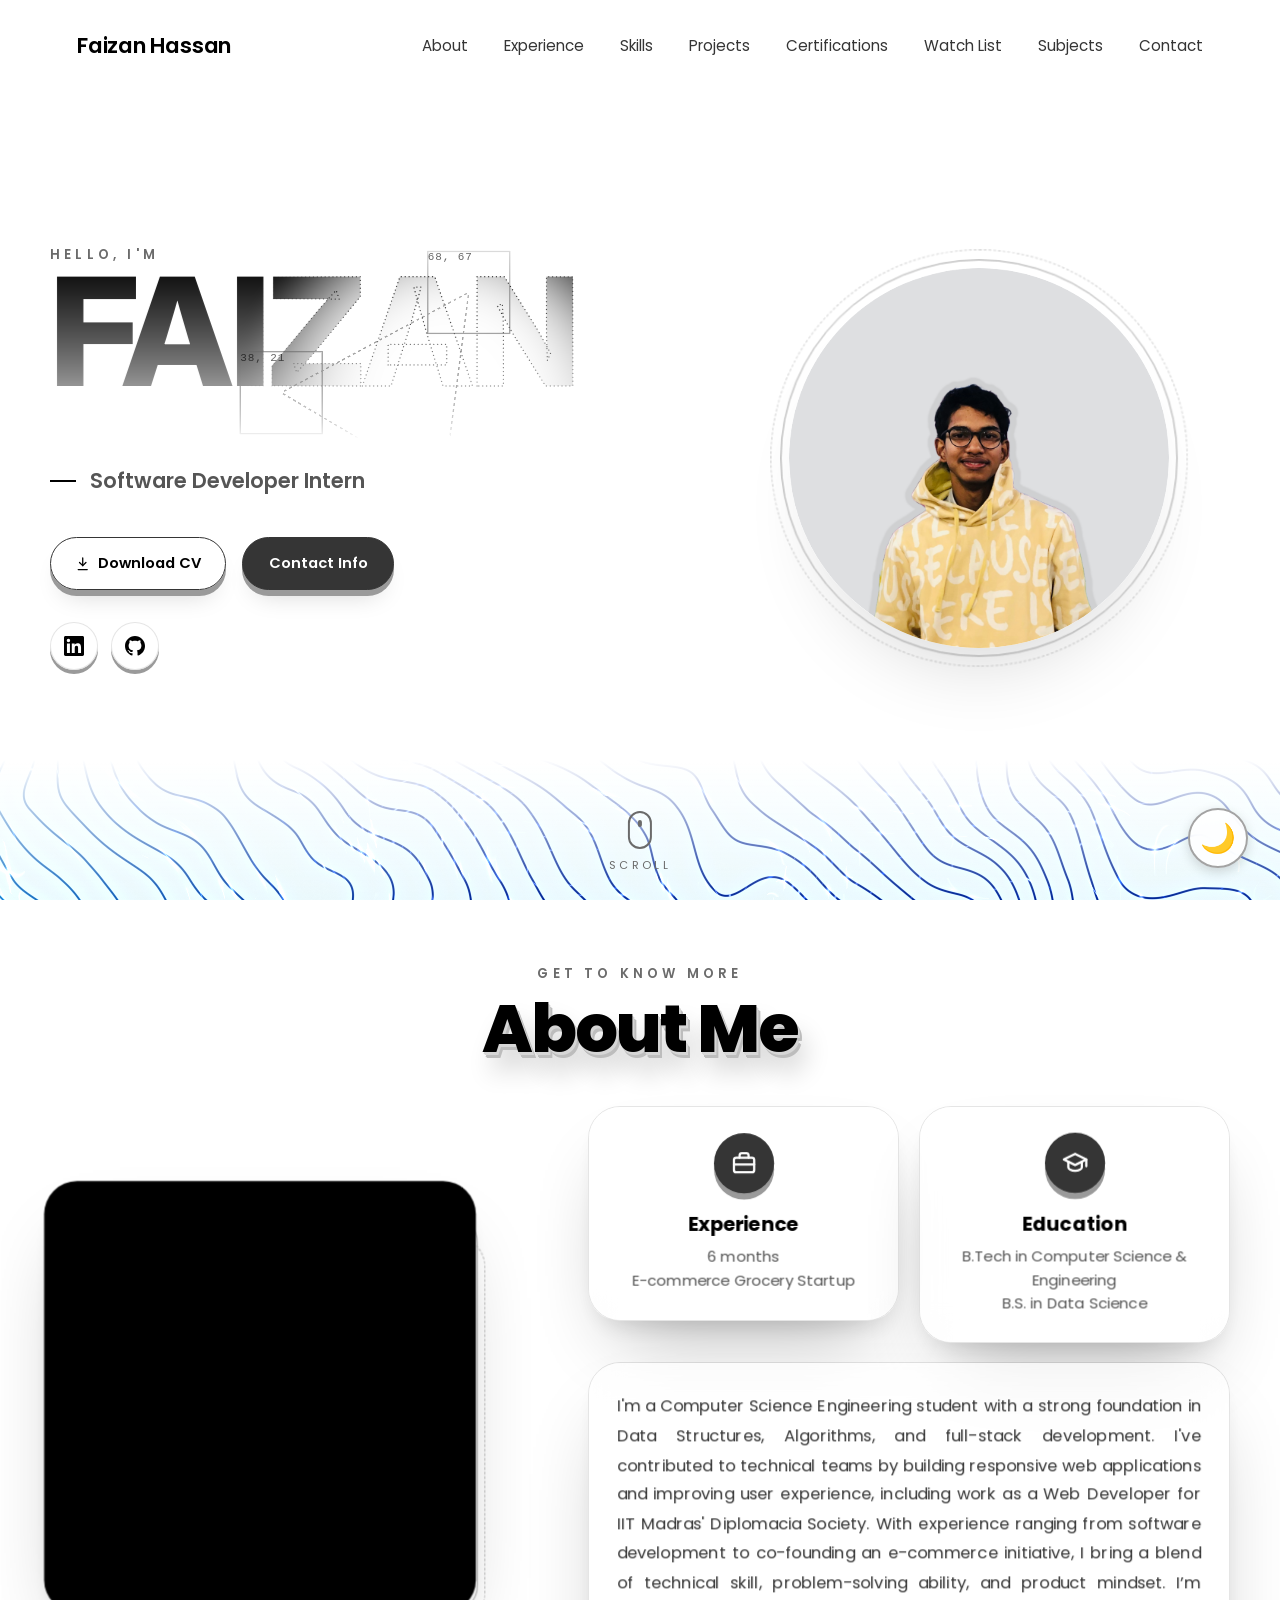
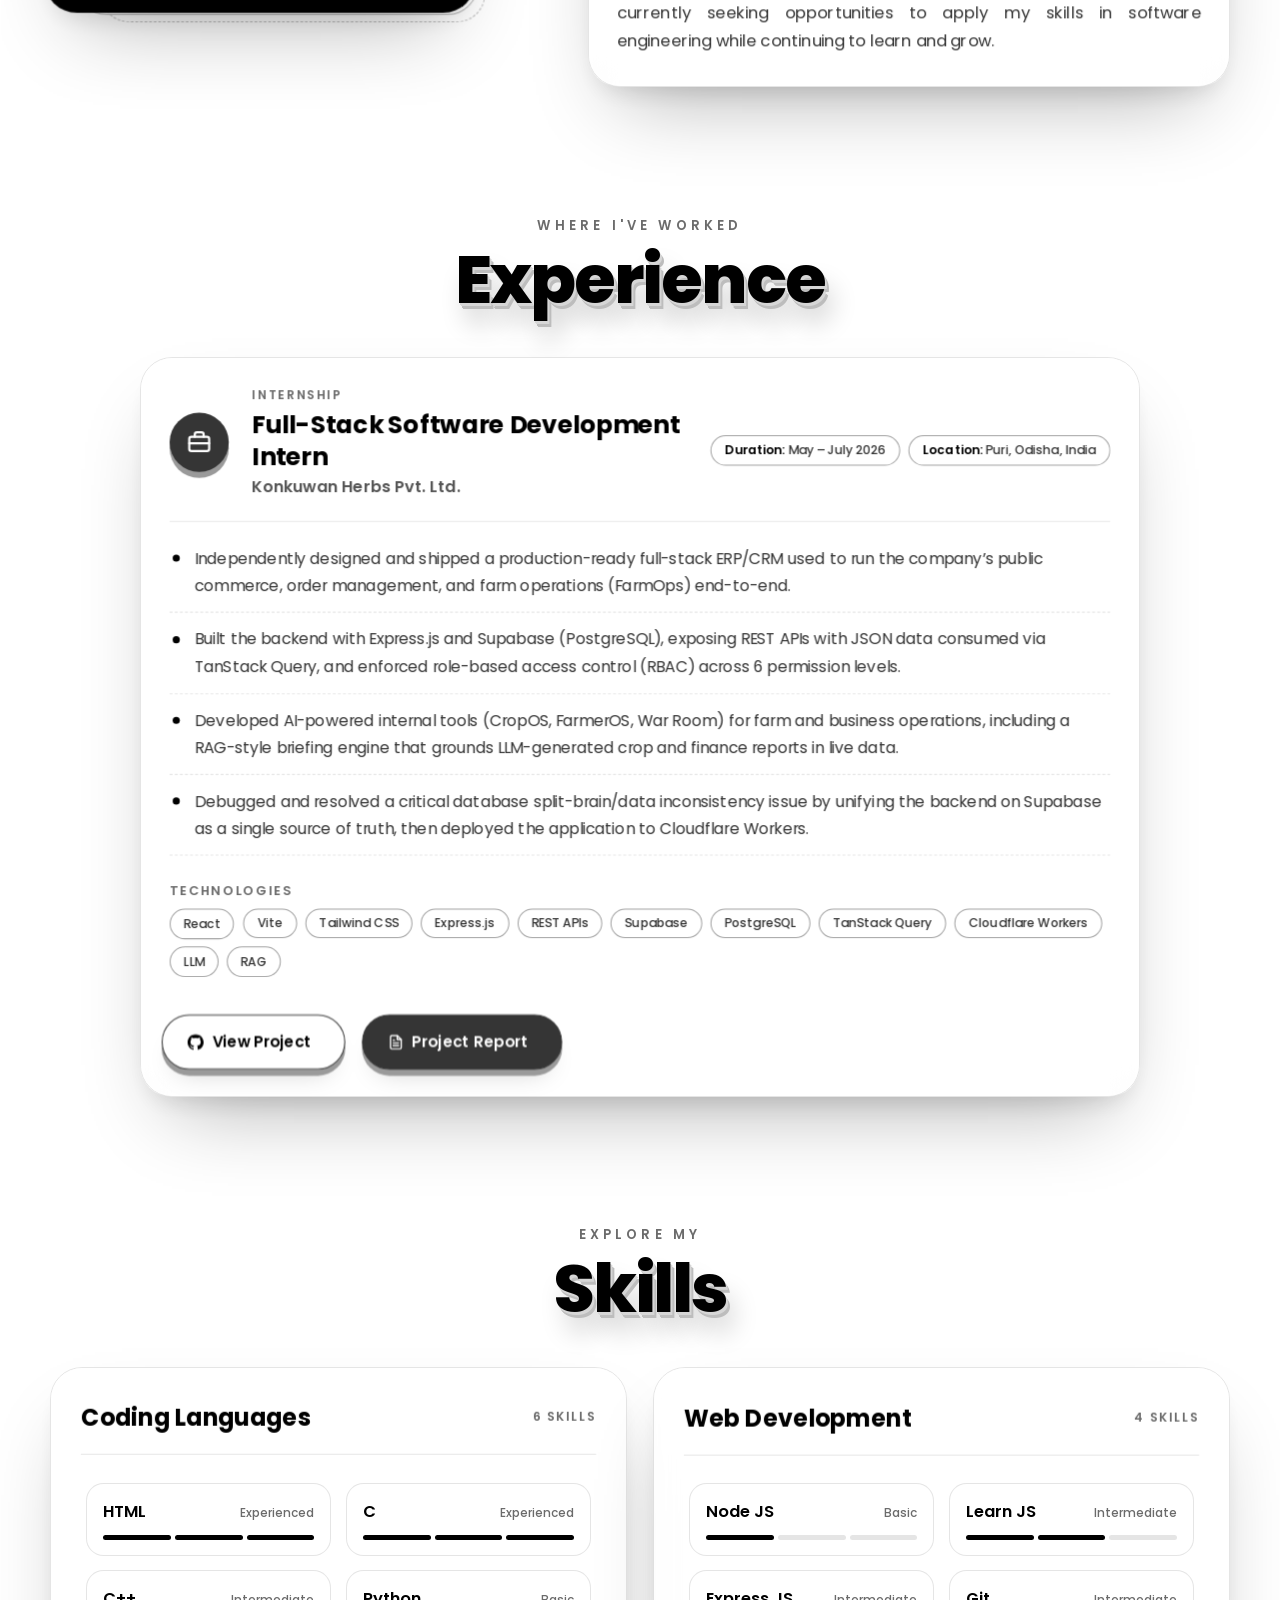
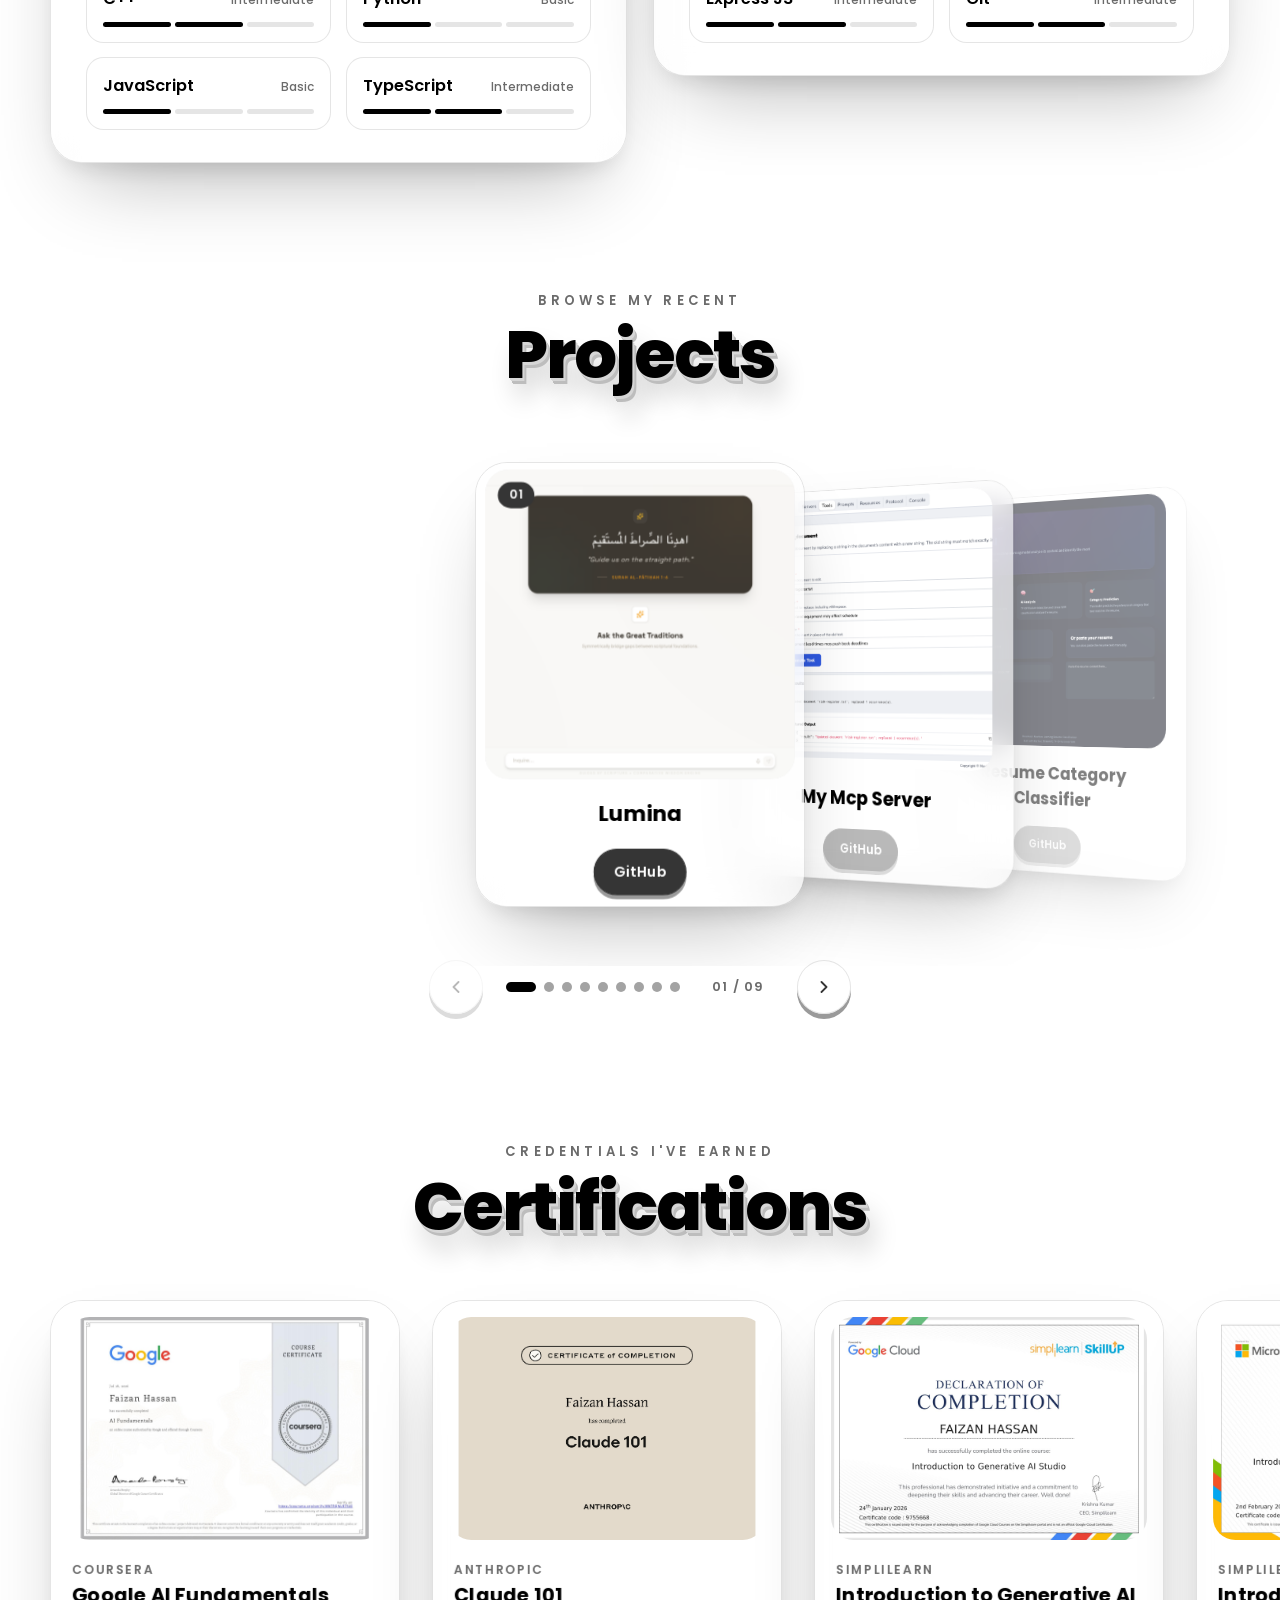
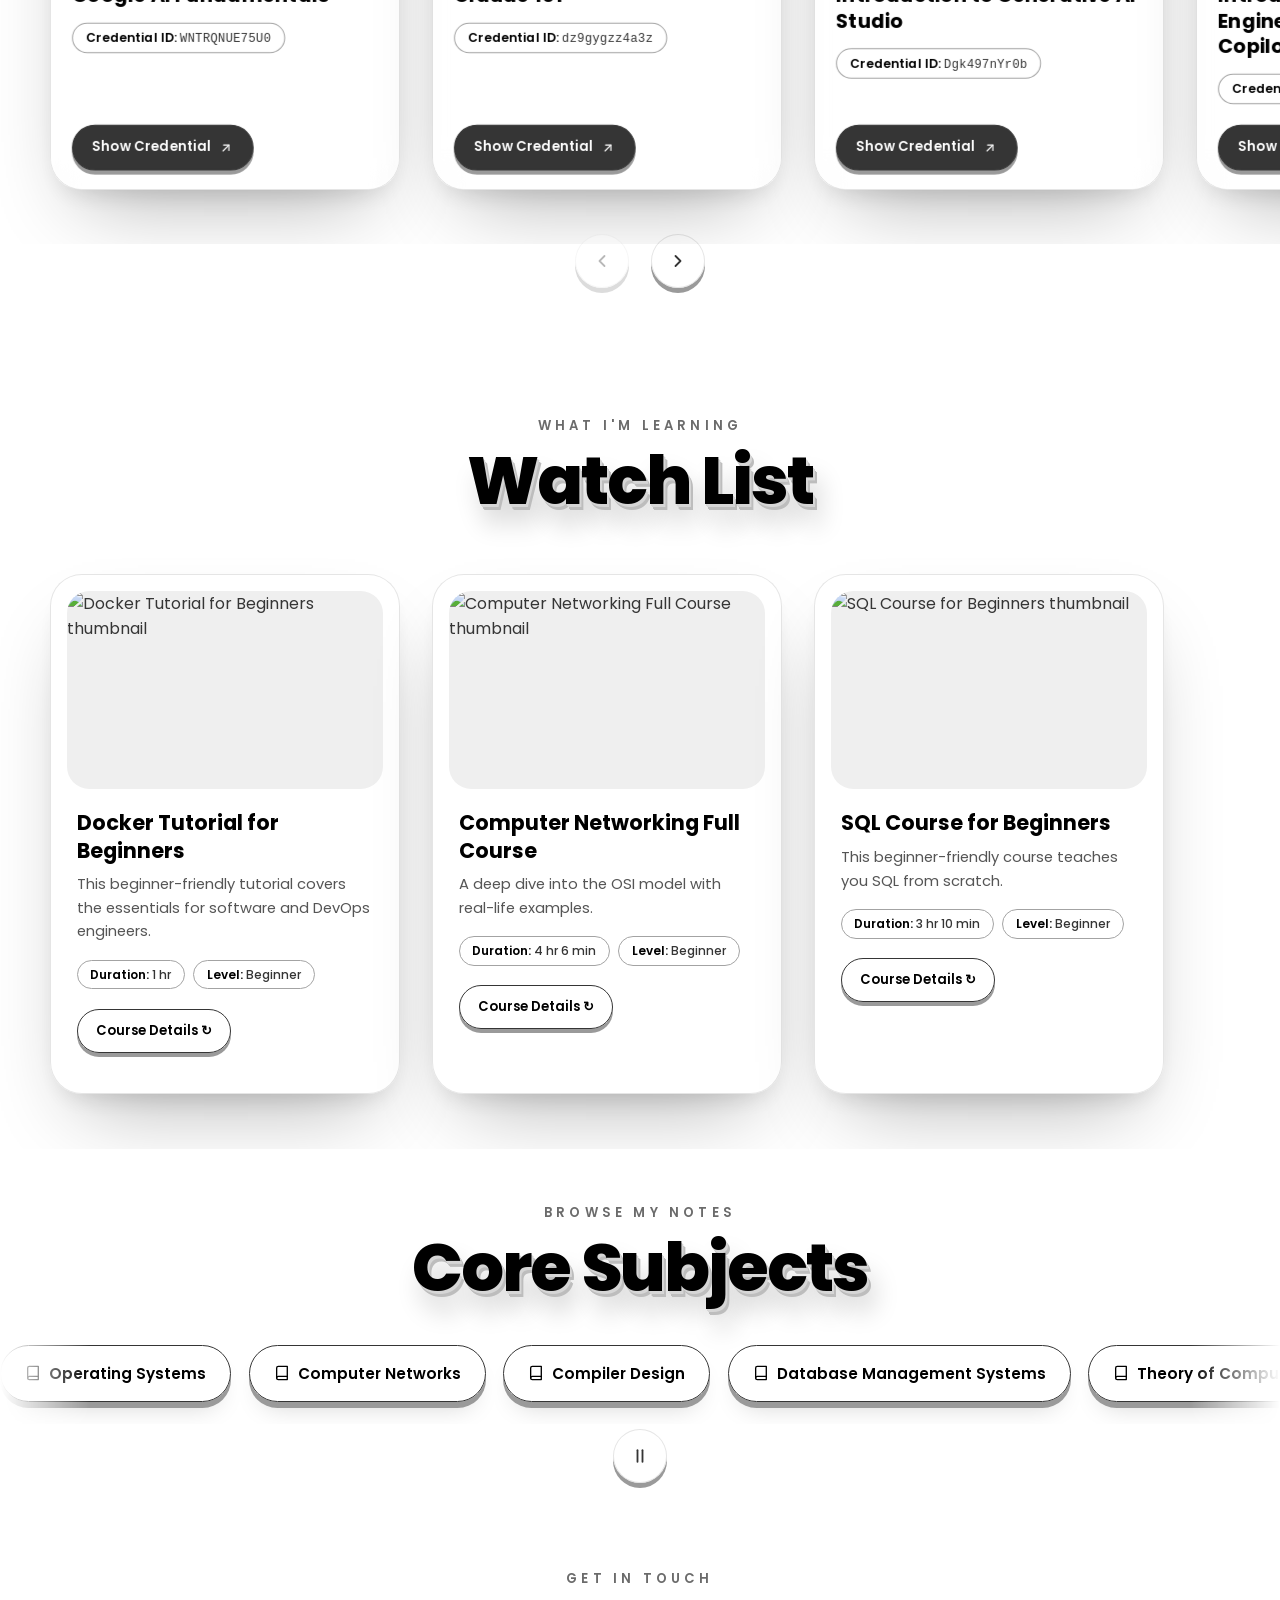
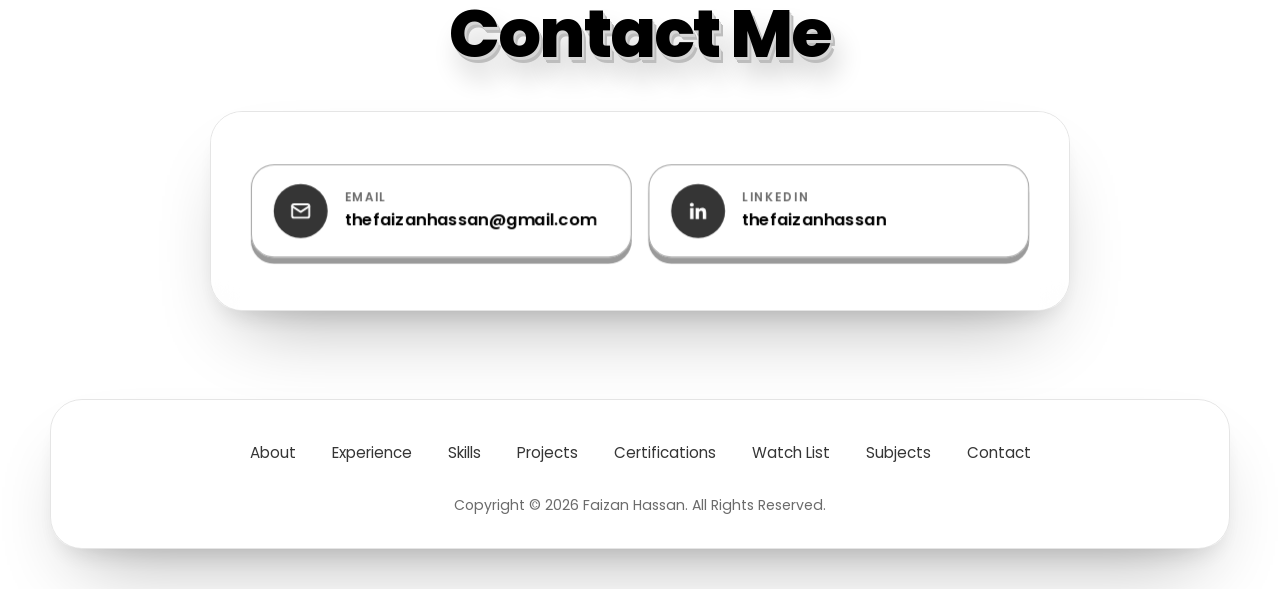
==== commit ebd8fdbf: "added internship, courses and fixd functionalities" ====
--- a/index.html
+++ b/index.html
@@ -37,6 +37,12 @@
         }
       }
     </script>
+    <!-- Data-driven sections run first, so main.js can reveal and tilt the cards they build -->
+    <script src="./js/data/projects.js" defer></script>
+    <script src="./js/data/certifications.js" defer></script>
+    <script src="./js/data/subjects.js" defer></script>
+    <script src="./js/data/watchlist.js" defer></script>
+    <script src="./js/sections.js" defer></script>
     <script src="./js/main.js" defer></script>
     <script src="./js/wordmark.js" defer></script>
     <script src="./js/background.js" defer></script>
@@ -52,9 +58,12 @@
       <a href="#profile" class="logo">Faizan Hassan</a>
       <ul class="nav-links" id="nav-links">
         <li><a href="#about">About</a></li>
+        <li><a href="#experience">Experience</a></li>
         <li><a href="#skills">Skills</a></li>
         <li><a href="#projects">Projects</a></li>
+        <li><a href="#certifications">Certifications</a></li>
         <li><a href="#watchlist">Watch List</a></li>
+        <li><a href="#subjects">Subjects</a></li>
         <li><a href="#contact">Contact</a></li>
       </ul>
       <button type="button" class="menu-btn" aria-label="Toggle menu" aria-expanded="false" aria-controls="nav-links">
@@ -172,6 +181,71 @@
         </div>
       </section>
 
+      <!-- ================= EXPERIENCE ================= -->
+      <section id="experience" class="block">
+        <div class="container">
+          <header class="sec-head reveal">
+            <p class="eyebrow">Where I've Worked</p>
+            <h2 class="sec-title">Experience</h2>
+          </header>
+
+          <div class="reveal">
+            <article class="glass xp-card" data-tilt="3" aria-labelledby="xp-konkuwan">
+              <div class="xp-head pop-sm">
+                <div class="stat-icon" aria-hidden="true">
+                  <svg viewBox="0 0 24 24" fill="none" stroke="currentColor" stroke-width="2" stroke-linecap="round" stroke-linejoin="round"><rect x="3" y="7" width="18" height="13" rx="2"/><path d="M8 7V5a2 2 0 0 1 2-2h4a2 2 0 0 1 2 2v2"/><path d="M3 13h18"/></svg>
+                </div>
+                <div>
+                  <p class="count">Internship</p>
+                  <h3 class="xp-role" id="xp-konkuwan">Full-Stack Software Development Intern</h3>
+                  <p class="xp-org">Konkuwan Herbs Pvt. Ltd.</p>
+                </div>
+                <div class="chips xp-meta">
+                  <span class="chip"><strong>Duration:</strong> May – July 2026</span>
+                  <span class="chip"><strong>Location:</strong> Puri, Odisha, India</span>
+                </div>
+              </div>
+
+              <ul class="xp-points pop-sm">
+                <li>Independently designed and shipped a production-ready full-stack ERP/CRM used to run the company’s public commerce, order management, and farm operations (FarmOps) end-to-end.</li>
+                <li>Built the backend with Express.js and Supabase (PostgreSQL), exposing REST APIs with JSON data consumed via TanStack Query, and enforced role-based access control (RBAC) across 6 permission levels.</li>
+                <li>Developed AI-powered internal tools (CropOS, FarmerOS, War Room) for farm and business operations, including a RAG-style briefing engine that grounds LLM-generated crop and finance reports in live data.</li>
+                <li>Debugged and resolved a critical database split-brain/data inconsistency issue by unifying the backend on Supabase as a single source of truth, then deployed the application to Cloudflare Workers.</li>
+              </ul>
+
+              <div class="xp-stack pop-sm">
+                <p class="topics-label" id="xp-konkuwan-stack">Technologies</p>
+                <ul class="chips" aria-labelledby="xp-konkuwan-stack">
+                  <li class="chip">React</li>
+                  <li class="chip">Vite</li>
+                  <li class="chip">Tailwind CSS</li>
+                  <li class="chip">Express.js</li>
+                  <li class="chip">REST APIs</li>
+                  <li class="chip">Supabase</li>
+                  <li class="chip">PostgreSQL</li>
+                  <li class="chip">TanStack Query</li>
+                  <li class="chip">Cloudflare Workers</li>
+                  <li class="chip">LLM</li>
+                  <li class="chip">RAG</li>
+                </ul>
+              </div>
+
+              <div class="btn-row xp-actions pop">
+                <a class="btn btn-ghost" href="https://github.com/Thefaizanhassan/konkuwan" target="_blank" rel="noopener">
+                  <svg viewBox="0 0 24 24" fill="currentColor" aria-hidden="true"><path d="M12 0C5.37 0 0 5.37 0 12c0 5.3 3.44 9.8 8.21 11.39.6.11.79-.26.79-.58v-2.23c-3.34.73-4.03-1.42-4.03-1.42-.55-1.39-1.33-1.76-1.33-1.76-1.09-.75.08-.73.08-.73 1.2.08 1.84 1.24 1.84 1.24 1.07 1.83 2.81 1.3 3.49 1 .11-.78.42-1.31.76-1.6-2.67-.31-5.47-1.34-5.47-5.93 0-1.31.47-2.38 1.24-3.22-.12-.3-.54-1.52.12-3.18 0 0 1.01-.32 3.3 1.23.96-.27 1.98-.4 3-.4s2.05.13 3.01.4c2.29-1.55 3.3-1.23 3.3-1.23.65 1.65.24 2.87.12 3.18.77.84 1.24 1.91 1.24 3.22 0 4.61-2.81 5.62-5.48 5.92.43.37.82 1.1.82 2.22v3.29c0 .32.19.69.8.58C20.57 21.8 24 17.3 24 12c0-6.63-5.37-12-12-12Z"/></svg>
+                  View Project<span class="sr-only"> on GitHub (opens in a new tab)</span>
+                </a>
+                <!-- Documents open in a new tab, like the CV button in the hero -->
+                <a class="btn btn-solid" href="./assets/Konkuwan_Herbs_Internship_Report.pdf" target="_blank" rel="noopener" type="application/pdf">
+                  <svg viewBox="0 0 24 24" fill="none" stroke="currentColor" stroke-width="2" stroke-linecap="round" stroke-linejoin="round" aria-hidden="true"><path d="M14 2H6a2 2 0 0 0-2 2v16a2 2 0 0 0 2 2h12a2 2 0 0 0 2-2V8Z"/><path d="M14 2v6h6"/><path d="M16 13H8"/><path d="M16 17H8"/><path d="M10 9H8"/></svg>
+                  Project Report<span class="sr-only"> (PDF, opens in a new tab)</span>
+                </a>
+              </div>
+            </article>
+          </div>
+        </div>
+      </section>
+
       <!-- ================= SKILLS ================= -->
       <section id="skills" class="block">
         <div class="container">
@@ -223,117 +297,51 @@
             <p class="eyebrow">Browse My Recent</p>
             <h2 class="sec-title">Projects</h2>
           </header>
-
-          <div class="carousel reveal" tabindex="0" role="region" aria-roledescription="carousel" aria-label="Projects — use the arrow keys to browse">
-            <div class="carousel-stage">
-              <article class="p-card" aria-label="Project 1 of 9: Lumina">
-                <div class="glass p-card-inner" data-tilt="10">
-                  <div class="p-thumb"><img src="./assets/Projects/Lumina.png" alt="Lumina - Universal Wisdom guide" loading="lazy" /><span class="p-num">01</span></div>
-                  <h3>Lumina</h3>
-                  <div class="p-actions">
-                    <a class="btn btn-sm btn-ghost" href="https://github.com/Thefaizanhassan/Lumina" target="_blank" rel="noopener">GitHub</a>
-                    <!-- <a class="btn btn-sm btn-solid" href="./projects/calculator/index.html" target="_blank" rel="noopener">Live Demo</a> -->
-                  </div>
-                </div>
-              </article>
-              
-              <article class="p-card" aria-label="Project 2 of 9: My Mcp Server">
-                <div class="glass p-card-inner" data-tilt="10">
-                  <div class="p-thumb"><img src="./assets/Projects/myMCPProject.png" alt="MCP Server project" loading="lazy" /><span class="p-num">02</span></div>
-                  <h3>My Mcp Server</h3>
-                  <div class="p-actions">
-                    <a class="btn btn-sm btn-ghost" href="https://github.com/Thefaizanhassan/myMcpServer" target="_blank" rel="noopener">GitHub</a>
-                    <!-- <a class="btn btn-sm btn-solid" href="./projects/calculator/index.html" target="_blank" rel="noopener">Live Demo</a> -->
-                  </div>
-                </div>
-              </article>
-
-              <article class="p-card" aria-label="Project 3 of 9: Resume Category Classifier">
-                <div class="glass p-card-inner" data-tilt="10">
-                  <div class="p-thumb"><img src="./assets/Projects/resumeClassifierProject.png" alt="Resume Category Classifier" loading="lazy" /><span class="p-num">03</span></div>
-                  <h3>Resume Category Classifier</h3>
-                  <div class="p-actions">
-                    <a class="btn btn-sm btn-ghost" href="https://github.com/Thefaizanhassan/ResumeCategoryClassifier" target="_blank" rel="noopener">GitHub</a>
-                    <!-- <a class="btn btn-sm btn-solid" href="./projects/calculator/index.html" target="_blank" rel="noopener">Live Demo</a> -->
-                  </div>
-                </div>
-              </article>
-
-              <article class="p-card" aria-label="Project 4 of 9: Calculator">
-                <div class="glass p-card-inner" data-tilt="10">
-                  <div class="p-thumb"><img src="./assets/Projects/calculator.png" alt="Calculator project" loading="lazy" /><span class="p-num">04</span></div>
-                  <h3>Calculator</h3>
-                  <div class="p-actions">
-                    <a class="btn btn-sm btn-ghost" href="https://github.com/Thefaizanhassan" target="_blank" rel="noopener">GitHub</a>
-                    <a class="btn btn-sm btn-solid" href="./projects/calculator/index.html" target="_blank" rel="noopener">Live Demo</a>
-                  </div>
-                </div>
-              </article>
-
-              <article class="p-card" aria-label="Project 5 of 9: Pocket Full of Flowers">
-                <div class="glass p-card-inner" data-tilt="10">
-                  <div class="p-thumb"><img src="./assets/Projects/project-5.png" alt="Pocket Full of Flowers project" loading="lazy" /><span class="p-num">05</span></div>
-                  <h3>Pocket Full of Flowers</h3>
-                  <div class="p-actions">
-                    <a class="btn btn-sm btn-ghost" href="https://github.com/Thefaizanhassan/pocketfulflower" target="_blank" rel="noopener">GitHub</a>
-                    <a class="btn btn-sm btn-solid" href="https://pocketfullofflowers.vercel.app/" target="_blank" rel="noopener">Live Demo</a>
-                  </div>
-                </div>
-              </article>
-
-              <article class="p-card" aria-label="Project 6 of 9: Python Password Generator">
-                <div class="glass p-card-inner" data-tilt="10">
-                  <div class="p-thumb"><img src="./assets/Projects/project-4.png" alt="Python Password Generator project" loading="lazy" /><span class="p-num">06</span></div>
-                  <h3>Python Password Generator</h3>
-                  <div class="p-actions">
-                    <a class="btn btn-sm btn-ghost" href="https://github.com/Thefaizanhassan/PythonPasswordGenerator" target="_blank" rel="noopener">GitHub</a>
-                    <a class="btn btn-sm btn-solid" href="./projects/pythonPasswordGenerator/index.html" target="_blank" rel="noopener">View Code</a>
-                  </div>
-                </div>
-              </article>
-
-              <article class="p-card" aria-label="Project 7 of 9: Automated Email">
-                <div class="glass p-card-inner" data-tilt="10">
-                  <div class="p-thumb"><img src="./assets/Projects/project-1.png" alt="Automated Email project" loading="lazy" /><span class="p-num">07</span></div>
-                  <h3>Automated Email</h3>
-                  <div class="p-actions">
-                    <a class="btn btn-sm btn-solid" href="https://github.com/Thefaizanhassan/Automated-Email-Trigger-App" target="_blank" rel="noopener">GitHub</a>
-                  </div>
-                </div>
-              </article>
-
-              <article class="p-card" aria-label="Project 8 of 9: Tic Tac Toe">
-                <div class="glass p-card-inner" data-tilt="10">
-                  <div class="p-thumb"><img src="./assets/Projects/project-2.png" alt="Tic Tac Toe project" loading="lazy" /><span class="p-num">08</span></div>
-                  <h3>Tic Tac Toe</h3>
-                  <div class="p-actions">
-                    <a class="btn btn-sm btn-solid" href="https://github.com/Thefaizanhassan/TicTacToe" target="_blank" rel="noopener">GitHub</a>
-                  </div>
-                </div>
-              </article>
-
-              <article class="p-card" aria-label="Project 9 of 9: Generate Shark Image">
-                <div class="glass p-card-inner" data-tilt="10">
-                  <div class="p-thumb"><img src="./assets/Projects/project-3.png" alt="Generate Shark Image project" loading="lazy" /><span class="p-num">09</span></div>
-                  <h3>Generate Shark Image</h3>
-                  <div class="p-actions">
-                    <a class="btn btn-sm btn-solid" href="https://drive.google.com/file/d/17A6caimnUNpC94hL9rWfe5YRFMzUyGSH/view?usp=sharing" target="_blank" rel="noopener">Google Drive</a>
-                  </div>
-                </div>
-              </article>
-            </div>
-
-            <div class="carousel-ui">
-              <button type="button" class="arrow-btn" data-dir="-1" aria-label="Previous project">
-                <svg viewBox="0 0 24 24" fill="none" stroke="currentColor" stroke-width="2.2" stroke-linecap="round" stroke-linejoin="round" aria-hidden="true"><path d="M15 18l-6-6 6-6"/></svg>
-              </button>
-              <div class="dots" role="group" aria-label="Choose a project"></div>
-              <span class="counter" aria-live="polite">01 / 09</span>
-              <button type="button" class="arrow-btn" data-dir="1" aria-label="Next project">
-                <svg viewBox="0 0 24 24" fill="none" stroke="currentColor" stroke-width="2.2" stroke-linecap="round" stroke-linejoin="round" aria-hidden="true"><path d="M9 18l6-6-6-6"/></svg>
-              </button>
-            </div>
-          </div>
+        </div>
+
+        <div class="carousel reveal">
+          <!-- One card per entry in js/data/projects.js (built by js/sections.js; main.js adds the 3D) -->
+          <div class="carousel-stage" tabindex="0" role="region" aria-roledescription="carousel" aria-label="Projects, scrolls sideways">
+            <ul class="carousel-track" data-projects></ul>
+          </div>
+
+          <div class="carousel-ui">
+            <button type="button" class="arrow-btn" data-dir="-1" aria-label="Previous project">
+              <svg viewBox="0 0 24 24" fill="none" stroke="currentColor" stroke-width="2.2" stroke-linecap="round" stroke-linejoin="round" aria-hidden="true"><path d="M15 18l-6-6 6-6"/></svg>
+            </button>
+            <div class="dots" role="group" aria-label="Choose a project"></div>
+            <span class="counter" aria-live="polite"></span>
+            <button type="button" class="arrow-btn" data-dir="1" aria-label="Next project">
+              <svg viewBox="0 0 24 24" fill="none" stroke="currentColor" stroke-width="2.2" stroke-linecap="round" stroke-linejoin="round" aria-hidden="true"><path d="M9 18l6-6-6-6"/></svg>
+            </button>
+          </div>
+          <noscript><p class="noscript-note">Turn on JavaScript to see my projects.</p></noscript>
+        </div>
+      </section>
+
+      <!-- ================= CERTIFICATIONS ================= -->
+      <section id="certifications" class="block">
+        <div class="container">
+          <header class="sec-head reveal">
+            <p class="eyebrow">Credentials I've Earned</p>
+            <h2 class="sec-title">Certifications</h2>
+          </header>
+        </div>
+
+        <div class="reveal">
+          <!-- One card per entry in js/data/certifications.js (built by js/sections.js) -->
+          <div class="h-scroll" data-h-scroll tabindex="0" role="region" aria-label="Certifications, scrolls sideways">
+            <ul class="h-track cert-track" data-certifications></ul>
+          </div>
+          <div class="scroll-ui" hidden>
+            <button type="button" class="arrow-btn" data-scroll-dir="-1" aria-label="Scroll certifications left">
+              <svg viewBox="0 0 24 24" fill="none" stroke="currentColor" stroke-width="2.2" stroke-linecap="round" stroke-linejoin="round" aria-hidden="true"><path d="M15 18l-6-6 6-6"/></svg>
+            </button>
+            <button type="button" class="arrow-btn" data-scroll-dir="1" aria-label="Scroll certifications right">
+              <svg viewBox="0 0 24 24" fill="none" stroke="currentColor" stroke-width="2.2" stroke-linecap="round" stroke-linejoin="round" aria-hidden="true"><path d="M9 18l6-6-6-6"/></svg>
+            </button>
+          </div>
+          <noscript><p class="noscript-note">Turn on JavaScript to see my certifications.</p></noscript>
         </div>
       </section>
 
@@ -344,175 +352,44 @@
             <p class="eyebrow">What I'm Learning</p>
             <h2 class="sec-title">Watch List</h2>
           </header>
-
-          <div class="watch-grid">
-            <!-- Course 1 -->
-            <div class="flip reveal">
-              <div class="flip-inner">
-                <article class="flip-face flip-front">
-                  <a class="thumb-link" href="https://www.youtube.com/watch?v=pTFZFxd4hOI" target="_blank" rel="noopener" aria-label="Watch Docker Tutorial for Beginners on YouTube">
-                    <img src="https://img.youtube.com/vi/pTFZFxd4hOI/maxresdefault.jpg" alt="Docker Tutorial for Beginners thumbnail" loading="lazy" />
-                    <span class="play" aria-hidden="true"><span><svg viewBox="0 0 24 24" fill="currentColor"><path d="M8 5v14l11-7z"/></svg></span></span>
-                  </a>
-                  <div class="body">
-                    <h3>Docker Tutorial for Beginners</h3>
-                    <p>This beginner-friendly tutorial covers the essentials for software and DevOps engineers.</p>
-                    <div class="chips"><span class="chip"><strong>Duration:</strong> 1 hr</span><span class="chip"><strong>Level:</strong> Beginner</span></div>
-                    <button type="button" class="btn btn-sm btn-ghost" data-flip style="margin-top: 1.2rem">Course Details ↻</button>
-                  </div>
-                </article>
-                <article class="flip-face flip-back">
-                  <div class="back-head">
-                    <h3>Course Details</h3>
-                    <button type="button" class="btn btn-sm btn-ghost" data-flip>← Back</button>
-                  </div>
-                  <div class="back-meta"><span class="chip"><strong>Duration:</strong> 1 hr</span><span class="chip"><strong>Level:</strong> Beginner</span></div>
-                  <p class="topics-label">Topics Covered</p>
-                  <ul class="topics">
-                    <li>Docker Essentials & Core Concepts</li>
-                    <li>Container Creation and Management</li>
-                    <li>Working with Docker Images</li>
-                    <li>Building and Using Dockerfiles</li>
-                    <li>Container Networking Basics</li>
-                    <li>Docker Compose Fundamentals</li>
-                  </ul>
-                  <p class="course-desc">Master Docker from scratch with this beginner-friendly tutorial. Learn all the essentials to effectively use containers, aimed at boosting the skills of aspiring and current software and DevOps engineers.</p>
-                  <div class="back-actions"><a class="btn btn-sm btn-solid" href="https://www.youtube.com/watch?v=pTFZFxd4hOI" target="_blank" rel="noopener">▶ Watch on YouTube</a></div>
-                </article>
-              </div>
-            </div>
-
-            <!-- Course 2 -->
-            <div class="flip reveal" style="--d: 0.08s">
-              <div class="flip-inner">
-                <article class="flip-face flip-front">
-                  <a class="thumb-link" href="https://www.youtube.com/watch?v=IPvYjXCsTg8" target="_blank" rel="noopener" aria-label="Watch Computer Networking Full Course on YouTube">
-                    <img src="https://img.youtube.com/vi/IPvYjXCsTg8/maxresdefault.jpg" alt="Computer Networking Full Course thumbnail" loading="lazy" />
-                    <span class="play" aria-hidden="true"><span><svg viewBox="0 0 24 24" fill="currentColor"><path d="M8 5v14l11-7z"/></svg></span></span>
-                  </a>
-                  <div class="body">
-                    <h3>Computer Networking Full Course</h3>
-                    <p>A deep dive into the OSI model with real-life examples.</p>
-                    <div class="chips"><span class="chip"><strong>Duration:</strong> 4 hr 6 min</span><span class="chip"><strong>Level:</strong> Beginner</span></div>
-                    <button type="button" class="btn btn-sm btn-ghost" data-flip style="margin-top: 1.2rem">Course Details ↻</button>
-                  </div>
-                </article>
-                <article class="flip-face flip-back">
-                  <div class="back-head">
-                    <h3>Course Details</h3>
-                    <button type="button" class="btn btn-sm btn-ghost" data-flip>← Back</button>
-                  </div>
-                  <div class="back-meta"><span class="chip"><strong>Duration:</strong> 4 hr 6 min</span><span class="chip"><strong>Level:</strong> Beginner</span></div>
-                  <p class="topics-label">Topics Covered</p>
-                  <ul class="topics">
-                    <li>Client-Server Architecture</li>
-                    <li>Protocols</li>
-                    <li>How Data is Transferred? IP Address</li>
-                    <li>Port Numbers</li>
-                    <li>Submarine Cables Map (Optical Fibre Cables)</li>
-                    <li>LAN, MAN, WAN</li>
-                    <li>MODEM, ROUTER</li>
-                    <li>Topologies (BUS, RING, STAR, TREE, MESH)</li>
-                    <li>Structure of the Network</li>
-                    <li>OSI Model (7 Layers)</li>
-                    <li>TCP/IP Model (5 Layers)</li>
-                    <li>Peer to Peer Architecture</li>
-                    <li>Networking Devices (Download PDF)</li>
-                    <li>Sockets</li>
-                    <li>Ports</li>
-                    <li>HTTP</li>
-                    <li>HTTP(GET, POST, PUT, DELETE)</li>
-                    <li>Error/Status Codes</li>
-                    <li>Cookies</li>
-                    <li>How Email Works?</li>
-                    <li>DNS (Domain Name System)</li>
-                    <li>TCP/IP Model (Transport Layer)</li>
-                    <li>Checksum</li>
-                    <li>Timers</li>
-                    <li>UDP (User Datagram Protocol)</li>
-                    <li>TCP (Transmission Control Protocol)</li>
-                    <li>3-Way handshake</li>
-                    <li>TCP (Network Layer)</li>
-                    <li>Control Plane</li>
-                    <li>IP (Internet Protocol)</li>
-                    <li>Packets</li>
-                    <li>IPV4 vs IPV6</li>
-                    <li>Middle Boxes</li>
-                    <li>(NAT) Network Address Translation</li>
-                    <li>TCP (Data Link Layer)</li>
-                  </ul>
-                  <p class="course-desc">A comprehensive, beginner-friendly series designed to provide a deep dive into how the internet and data communication work. It is part of a larger DevOps Bootcamp but serves as a standalone resource for students and professionals.</p>
-                  <div class="back-actions"><a class="btn btn-sm btn-solid" href="https://www.youtube.com/watch?v=IPvYjXCsTg8" target="_blank" rel="noopener">▶ Watch on YouTube</a></div>
-                </article>
-              </div>
-            </div>
-
-            <!-- Course 3 -->
-            <div class="flip reveal" style="--d: 0.16s">
-              <div class="flip-inner">
-                <article class="flip-face flip-front">
-                  <a class="thumb-link" href="https://www.youtube.com/watch?v=7S_tz1z_5bA" target="_blank" rel="noopener" aria-label="Watch SQL Course for Beginners on YouTube">
-                    <img src="https://img.youtube.com/vi/7S_tz1z_5bA/maxresdefault.jpg" alt="SQL Course for Beginners thumbnail" loading="lazy" />
-                    <span class="play" aria-hidden="true"><span><svg viewBox="0 0 24 24" fill="currentColor"><path d="M8 5v14l11-7z"/></svg></span></span>
-                  </a>
-                  <div class="body">
-                    <h3>SQL Course for Beginners</h3>
-                    <p>This beginner-friendly course teaches you SQL from scratch.</p>
-                    <div class="chips"><span class="chip"><strong>Duration:</strong> 3 hr 10 min</span><span class="chip"><strong>Level:</strong> Beginner</span></div>
-                    <button type="button" class="btn btn-sm btn-ghost" data-flip style="margin-top: 1.2rem">Course Details ↻</button>
-                  </div>
-                </article>
-                <article class="flip-face flip-back">
-                  <div class="back-head">
-                    <h3>Course Details</h3>
-                    <button type="button" class="btn btn-sm btn-ghost" data-flip>← Back</button>
-                  </div>
-                  <div class="back-meta"><span class="chip"><strong>Duration:</strong> 3 hr 10 min</span><span class="chip"><strong>Level:</strong> Beginner</span></div>
-                  <p class="topics-label">Topics Covered</p>
-                  <ul class="topics">
-                    <li>What is SQL?</li>
-                    <li>Installing MySQL</li>
-                    <li>The SELECT Statement</li>
-                    <li>The SELECT Clause</li>
-                    <li>The WHERE Clause</li>
-                    <li>The AND, OR, and NOT Operators</li>
-                    <li>The IN Operator</li>
-                    <li>The BETWEEN Operator</li>
-                    <li>The LIKE Operator</li>
-                    <li>The REGEXP Operator</li>
-                    <li>The IS NULL Operator</li>
-                    <li>The ORDER BY Operator</li>
-                    <li>The LIMIT Operator</li>
-                    <li>Inner Joins</li>
-                    <li>Joining Across Databases</li>
-                    <li>Self Joins</li>
-                    <li>Joining Multiple Tables</li>
-                    <li>Compound Join Conditions</li>
-                    <li>Implicit Join Syntax</li>
-                    <li>Outer Joins</li>
-                    <li>Outer Join Between Multiple Tables</li>
-                    <li>Self Outer Joins</li>
-                    <li>The USING Clause</li>
-                    <li>Natural Joins</li>
-                    <li>Cross Joins</li>
-                    <li>Unions</li>
-                    <li>Column Attributes</li>
-                    <li>Inserting a Single Row</li>
-                    <li>Inserting Multiple Rows</li>
-                    <li>Inserting Hierarchical Rows</li>
-                    <li>Creating a Copy of a Table</li>
-                    <li>Updating a Single Row</li>
-                    <li>Updating Multiple Rows</li>
-                    <li>Using Subqueries in Updates</li>
-                    <li>Deleting Rows</li>
-                    <li>Restoring Course Databases</li>
-                  </ul>
-                  <p class="course-desc">This tutorial is perfect for you if you're completely new to SQL, want a practical, hands-on approach or want to work with data.</p>
-                  <div class="back-actions"><a class="btn btn-sm btn-solid" href="https://www.youtube.com/watch?v=7S_tz1z_5bA" target="_blank" rel="noopener">▶ Watch on YouTube</a></div>
-                </article>
-              </div>
-            </div>
-          </div>
+        </div>
+
+        <div class="reveal">
+          <!-- One flip card per entry in js/data/watchlist.js (built by js/sections.js) -->
+          <div class="h-scroll" data-h-scroll tabindex="0" role="region" aria-label="Watch list, scrolls sideways">
+            <ul class="h-track watch-track" data-watchlist></ul>
+          </div>
+          <div class="scroll-ui" hidden>
+            <button type="button" class="arrow-btn" data-scroll-dir="-1" aria-label="Scroll the watch list left">
+              <svg viewBox="0 0 24 24" fill="none" stroke="currentColor" stroke-width="2.2" stroke-linecap="round" stroke-linejoin="round" aria-hidden="true"><path d="M15 18l-6-6 6-6"/></svg>
+            </button>
+            <button type="button" class="arrow-btn" data-scroll-dir="1" aria-label="Scroll the watch list right">
+              <svg viewBox="0 0 24 24" fill="none" stroke="currentColor" stroke-width="2.2" stroke-linecap="round" stroke-linejoin="round" aria-hidden="true"><path d="M9 18l6-6-6-6"/></svg>
+            </button>
+          </div>
+          <noscript><p class="noscript-note">Turn on JavaScript to see my watch list.</p></noscript>
+        </div>
+      </section>
+
+      <!-- ================= CORE SUBJECTS ================= -->
+      <section id="subjects" class="block block-slim">
+        <div class="container">
+          <header class="sec-head reveal">
+            <p class="eyebrow">Browse My Notes</p>
+            <h2 class="sec-title">Core Subjects</h2>
+          </header>
+        </div>
+
+        <div class="reveal">
+          <!-- One link per entry in js/data/subjects.js (built by js/sections.js) -->
+          <div class="marquee" id="subjects-marquee" data-subjects></div>
+          <div class="marquee-ui">
+            <button type="button" class="arrow-btn marquee-toggle" aria-pressed="false" aria-controls="subjects-marquee" aria-label="Pause the moving subject list">
+              <svg class="i-pause" viewBox="0 0 24 24" fill="none" stroke="currentColor" stroke-width="2.2" stroke-linecap="round" stroke-linejoin="round" aria-hidden="true"><path d="M9 5v14"/><path d="M15 5v14"/></svg>
+              <svg class="i-play" viewBox="0 0 24 24" fill="currentColor" aria-hidden="true"><path d="M8 5v14l11-7z"/></svg>
+            </button>
+          </div>
+          <noscript><p class="noscript-note">Turn on JavaScript to see the subject list.</p></noscript>
         </div>
       </section>
 
@@ -548,9 +425,12 @@
         <div class="glass foot">
           <ul class="nav-links">
             <li><a href="#about">About</a></li>
+            <li><a href="#experience">Experience</a></li>
             <li><a href="#skills">Skills</a></li>
             <li><a href="#projects">Projects</a></li>
+            <li><a href="#certifications">Certifications</a></li>
             <li><a href="#watchlist">Watch List</a></li>
+            <li><a href="#subjects">Subjects</a></li>
             <li><a href="#contact">Contact</a></li>
           </ul>
           <p>Copyright &#169; <span id="year">2026</span> Faizan Hassan. All Rights Reserved.</p>
--- a/css/style.css
+++ b/css/style.css
@@ -540,9 +540,10 @@
 /* =====================================================================
    SECTIONS
    ===================================================================== */
-section.block { padding: clamp(80px, 12vw, 140px) 0; position: relative; }
-
-.sec-head { text-align: center; margin-bottom: clamp(2.8rem, 6vw, 4.5rem); }
+/* Compact vertical rhythm: sections sit close together to keep the page short */
+section.block { padding: clamp(40px, 5vw, 64px) 0; position: relative; }
+
+.sec-head { text-align: center; margin-bottom: clamp(1.6rem, 3.5vw, 2.6rem); }
 
 .sec-title {
   font-size: clamp(2.5rem, 6vw, 4.2rem);
@@ -629,6 +630,55 @@
 
 .about-text p { font-size: 1rem; line-height: 1.8; color: var(--text); text-align: justify; }
 
+/* ---------- Experience: internship card ---------- */
+.xp-card {
+  max-width: 1000px;
+  margin: 0 auto;
+  padding: 2.2rem 2.4rem 2.4rem;
+}
+
+.xp-head {
+  display: grid;
+  grid-template-columns: auto minmax(0, 1fr) auto;
+  align-items: center;
+  gap: 1rem 1.4rem;
+  padding-bottom: 1.4rem;
+  margin-bottom: 0.6rem;
+  border-bottom: 1px solid var(--line);
+}
+
+.xp-head .stat-icon { margin: 0; }
+
+.xp-role { font-size: clamp(1.2rem, 2.2vw, 1.5rem); font-weight: 700; line-height: 1.3; color: var(--ink); margin-top: 0.25rem; }
+.xp-org { font-size: 0.98rem; font-weight: 600; color: var(--muted); margin-top: 0.15rem; }
+
+.xp-meta { margin: 0; justify-content: flex-end; }
+
+.xp-points li {
+  position: relative;
+  padding: 0.75rem 0 0.75rem 1.5rem;
+  font-size: 0.97rem;
+  line-height: 1.75;
+  color: var(--text);
+  border-bottom: 1px dashed var(--line);
+}
+
+.xp-points li::before {
+  content: "";
+  position: absolute;
+  left: 0.15rem;
+  top: 1.4rem;
+  width: 7px;
+  height: 7px;
+  border-radius: 50%;
+  background: var(--ink);
+}
+
+.xp-stack { margin-top: 1.6rem; }
+.xp-stack .chips { margin-top: 0; }
+
+.xp-actions { margin-top: 2rem; }
+
 /* ---------- Skills ---------- */
 .skills-grid { display: grid; grid-template-columns: repeat(2, minmax(0, 1fr)); gap: 1.6rem; }
 
@@ -676,31 +726,50 @@
 .meter[data-level="2"] i:nth-child(-n + 2),
 .meter[data-level="3"] i:nth-child(-n + 3) { background: var(--ink); }
 
-/* ---------- Projects: 3D coverflow ---------- */
-.carousel { position: relative; outline: none; }
+/* ---------- Projects: a 3D coverflow that scrolls sideways ---------- */
+/* .carousel-stage is a full-width sideways scroller that snaps a card to the middle, so it moves with
+   a trackpad, touch, the scrollbar, the arrow keys, the buttons and the dots. As it scrolls,
+   js/main.js turns each card and sinks it back by its distance from the middle. */
+.carousel { position: relative; }
 
 .carousel-stage {
-  --cw: 330px;
-  position: relative;
-  height: 560px;
-  perspective: 1800px;
+  --cw: 330px; /* card width */
+  --fan: 0.8;  /* neighbouring cards sit this many card widths apart, tucked behind the middle one */
+  overflow-x: auto;
+  overflow-y: hidden;
+  overscroll-behavior-x: contain;
+  scroll-snap-type: x mandatory;
+  cursor: grab;
+  -webkit-user-select: none;
+  user-select: none;
+}
+
+.carousel-stage.dragging { cursor: grabbing; }
+
+.carousel-track {
+  position: relative; /* the cards' offsetLeft is measured from here */
+  display: flex;
+  align-items: center;
+  width: max-content;
+  /* The side padding lets the first and last cards reach the middle; above and below is room
+     for the hover tilt and the shadows */
+  padding: 14px calc(50% - var(--cw) / 2) 44px;
+}
+
+.p-card {
+  flex: none;
+  width: var(--cw);
+  scroll-snap-align: center; /* the list item itself never moves, so the snap points stay put */
+  pointer-events: none;      /* clicks go to the turned card inside, not the box it started from */
+}
+
+.p-card-3d {
   transform-style: preserve-3d;
-  touch-action: pan-y;
-  cursor: grab;
-  user-select: none;
-}
-
-.carousel-stage.dragging { cursor: grabbing; }
-
-.p-card {
-  position: absolute;
-  left: 50%;
-  top: 50%;
-  width: var(--cw);
-  transform-style: preserve-3d;
-  transition: transform 0.85s var(--ease), opacity 0.6s ease;
   will-change: transform;
-}
+  pointer-events: auto;
+}
+
+.p-card + .p-card { margin-left: calc(var(--cw) * (var(--fan) - 1)); } /* negative: the cards overlap */
 
 .p-card-inner { padding: 16px 16px 22px; cursor: pointer; }
 .p-card.is-active .p-card-inner { cursor: default; }
@@ -753,8 +822,12 @@
   align-items: center;
   justify-content: center;
   gap: 1.4rem;
-  margin-top: 1rem;
-}
+  margin-top: -0.4rem;
+  padding-inline: 16px;
+}
+
+.carousel-ui[hidden] { display: none; }
+.carousel-ui .arrow-btn { flex: none; } /* never squeezed by a long row of dots */
 
 .arrow-btn {
   width: 54px;
@@ -772,8 +845,9 @@
 .arrow-btn:hover { transform: translateY(-2px); box-shadow: 0 7px 0 var(--key); }
 .arrow-btn:active { transform: translateY(4px); box-shadow: 0 1px 0 var(--key); }
 .arrow-btn svg { width: 20px; height: 20px; }
-
-.dots { display: flex; gap: 8px; }
+.arrow-btn[aria-disabled="true"] { opacity: 0.35; cursor: default; transform: none; box-shadow: 0 5px 0 var(--key); }
+
+.dots { display: flex; flex-wrap: wrap; justify-content: center; gap: 8px; min-width: 0; }
 
 .dots button {
   width: 10px;
@@ -796,12 +870,112 @@
   text-align: center;
 }
 
-/* ---------- Watch list: flip cards ---------- */
-.watch-grid {
-  display: grid;
-  grid-template-columns: repeat(auto-fit, minmax(300px, 1fr));
+/* ---------- Sideways-scrolling rows: Certifications and Watch List ---------- */
+/* A full-width row. Its padding lines the first card up with .container and lets the cards run off
+   the right edge. It scrolls with a trackpad, touch, the scrollbar, the arrow keys once focused, or
+   the arrow buttons below it (js/sections.js). */
+.h-scroll {
+  overflow-x: auto;
+  overflow-y: hidden;
+  overscroll-behavior-x: contain;
+  scroll-snap-type: x mandatory;
+  scroll-padding-inline: max(24px, calc((100% - 1180px) / 2));
+}
+
+/* Scrollbar and focus ring of every sideways scroller, the Projects coverflow included */
+.h-scroll, .carousel-stage { scrollbar-width: thin; scrollbar-color: var(--line-strong) transparent; }
+.h-scroll:focus-visible, .carousel-stage:focus-visible { outline-offset: -2px; }
+.h-scroll::-webkit-scrollbar, .carousel-stage::-webkit-scrollbar { height: 8px; }
+.h-scroll::-webkit-scrollbar-track, .carousel-stage::-webkit-scrollbar-track { background: transparent; }
+.h-scroll::-webkit-scrollbar-thumb, .carousel-stage::-webkit-scrollbar-thumb { background: var(--line-strong); border-radius: 10px; }
+
+.h-track {
+  --card-w: min(350px, 78vw);
+  display: flex;
   gap: 2rem;
-}
+  width: max-content;
+  padding: 1rem max(24px, calc((100% - 1180px) / 2)) 3.4rem; /* room for tilt, shadows and flips */
+}
+
+.h-track > li {
+  flex: 0 0 auto;
+  width: var(--card-w);
+  scroll-snap-align: start;
+}
+
+.scroll-ui { display: flex; justify-content: center; gap: 1.4rem; margin-top: -0.6rem; }
+.scroll-ui[hidden] { display: none; }
+
+/* ---------- Certifications: cards built from js/data/certifications.js ---------- */
+.cert-track > li { display: flex; } /* every card in the row is as tall as the tallest */
+
+.cert-card {
+  flex: 1;
+  display: flex;
+  flex-direction: column;
+  padding: 16px 16px 20px;
+}
+
+/* A-size landscape, the shape of most certificates (two classes, to outrank .thumb-link's 16:10) */
+.thumb-link.cert-thumb { aspect-ratio: 1.414; }
+.cert-thumb .play svg { margin-left: 0; }
+
+.cert-body { display: flex; flex-direction: column; flex: 1; padding: 1.2rem 0.5rem 0.2rem; }
+.cert-body h3 { font-size: 1.2rem; font-weight: 700; line-height: 1.3; color: var(--ink); margin-top: 0.35rem; }
+.cert-body .chips { margin: 0.8rem 0 1.3rem; }
+.cert-id { font-family: ui-monospace, SFMono-Regular, Menlo, monospace; letter-spacing: 0.02em; }
+.cert-actions { margin-top: auto; display: flex; gap: 0.7rem; }
+
+.noscript-note { text-align: center; color: var(--muted); }
+
+/* ---------- Core subjects: marquee built from js/data/subjects.js ---------- */
+/* A slim band: the section is a single row, so it gets far less padding than a full section, and
+   the sections either side of it close up on it too */
+section.block.block-slim { padding: clamp(8px, 1.5vw, 16px) 0 clamp(24px, 3vw, 40px); }
+section.block:has(+ section.block-slim) { padding-bottom: clamp(24px, 3vw, 40px); }
+section.block-slim + section.block { padding-top: clamp(32px, 4vw, 48px); }
+.block-slim .sec-head { margin-bottom: clamp(1.2rem, 2.5vw, 1.8rem); }
+
+/* Two identical groups slide left by exactly one group, so the loop has no seam. Each group is
+   at least as wide as the screen, so even a short list never leaves a gap. */
+.marquee {
+  --gap: 1.1rem;
+  --marquee-duration: 40s; /* set by js/sections.js from the number of subjects */
+  display: flex;
+  gap: var(--gap);
+  overflow: hidden;
+  padding: 0.8rem 0 1.4rem; /* room for the buttons' pressed-key shadow */
+  -webkit-mask-image: linear-gradient(to right, transparent, #000 7%, #000 93%, transparent);
+  mask-image: linear-gradient(to right, transparent, #000 7%, #000 93%, transparent);
+}
+
+.marquee.is-focused { -webkit-mask-image: none; mask-image: none; }
+
+.marquee-group {
+  display: flex;
+  flex-shrink: 0;
+  gap: var(--gap);
+  min-width: 100%;
+  justify-content: space-around;
+  animation: marquee var(--marquee-duration) linear infinite;
+}
+
+.marquee:hover .marquee-group,
+.marquee:focus-within .marquee-group,
+.marquee.is-paused .marquee-group { animation-play-state: paused; }
+
+@keyframes marquee { to { transform: translateX(calc(-100% - var(--gap))); } }
+
+.subject-pill { font-size: 0.95rem; padding: 1rem 1.5rem; }
+
+.marquee-ui { display: flex; justify-content: center; margin-top: 0.3rem; }
+
+.marquee-toggle .i-play,
+.marquee-toggle[aria-pressed="true"] .i-pause { display: none; }
+.marquee-toggle[aria-pressed="true"] .i-play { display: block; }
+
+/* ---------- Watch list: flip cards built from js/data/watchlist.js, in a sideways row ---------- */
+.watch-track { --card-w: min(350px, 84vw); } /* a little wider on phones: the backs hold long topic lists */
 
 .flip { perspective: 1600px; height: 520px; }
 
@@ -986,7 +1160,7 @@
 .contact-link > div { min-width: 0; }
 
 /* ---------- Footer ---------- */
-footer { padding: 3rem 0 3.5rem; }
+footer { padding: 1.5rem 0 2.5rem; }
 
 .foot {
   display: flex;
@@ -1027,14 +1201,8 @@
 /* =====================================================================
    RESPONSIVE
    ===================================================================== */
-@media (max-width: 1000px) {
-  .skills-grid { grid-template-columns: minmax(0, 1fr); }
-  .about-grid { grid-template-columns: minmax(0, 1fr); }
-  .stack { width: min(100%, 360px); }
-}
-
-@media (max-width: 860px) {
-  :root { --nav-h: 70px; }
+/* The eight nav links need about 1060px, so below 1100px they move into the menu */
+@media (max-width: 1100px) {
   .nav { padding: 0 8px 0 20px; }
   .nav::before { opacity: 1; }
   .nav { border-color: var(--glass-edge); }
@@ -1054,6 +1222,8 @@
     -webkit-backdrop-filter: blur(18px);
     backdrop-filter: blur(18px);
     box-shadow: var(--shadow);
+    max-height: calc(100vh - var(--nav-h) - 24px); /* scrolls on short screens, e.g. a phone held sideways */
+    overflow-y: auto;
     transform-origin: top right;
     transform: perspective(600px) rotateX(-18deg) scale(0.96);
     opacity: 0;
@@ -1063,6 +1233,16 @@
 
   .nav.open > .nav-links { transform: none; opacity: 1; visibility: visible; }
   .nav > .nav-links a { font-size: 1.05rem; padding: 0.75rem 1.1rem; }
+}
+
+@media (max-width: 1000px) {
+  .skills-grid { grid-template-columns: minmax(0, 1fr); }
+  .about-grid { grid-template-columns: minmax(0, 1fr); }
+  .stack { width: min(100%, 360px); }
+}
+
+@media (max-width: 860px) {
+  :root { --nav-h: 70px; }
 
   .hero { padding-top: calc(var(--nav-h) + 40px); text-align: center; }
   .hero-grid { grid-template-columns: 1fr; gap: 2.6rem; }
@@ -1072,6 +1252,10 @@
   .prism span::before { display: none; }
   .btn-row, .socials { justify-content: center; }
   .scroll-cue { display: none; }
+
+  .xp-head { grid-template-columns: auto minmax(0, 1fr); }
+  .xp-meta { grid-column: 1 / -1; justify-content: flex-start; }
+  .xp-actions { justify-content: flex-start; }
 }
 
 @media (max-width: 640px) {
@@ -1082,11 +1266,17 @@
   .skill { padding: 0.8rem 0.8rem; }
   .about-text { padding: 1.5rem 1.3rem; }
   .about-text p { text-align: left; }
-  .carousel-stage { --cw: min(76vw, 300px); height: 510px; }
+  .carousel-stage { --cw: min(76vw, 300px); --fan: 0.6; }
+  .dots { display: none; } /* the counter says where you are; the dots would not fit */
   .contact-links { grid-template-columns: 1fr; }
   .flip { height: 540px; }
   .btn { min-width: 8.5rem; padding: 0.9rem 1.2rem; }
   .theme-toggle { width: 50px; height: 50px; right: 1.5rem; bottom: 1.5rem; font-size: 1.5rem; }
+  .xp-card { padding: 1.6rem 1.3rem 1.8rem; }
+  .xp-points li { font-size: 0.93rem; }
+  .xp-actions .btn { flex: 1 1 12rem; }
+  .h-track { gap: 1.2rem; padding-inline: 16px; }
+  .h-scroll { scroll-padding-inline: 16px; }
 }
 
 @media (max-width: 420px) {
@@ -1098,4 +1288,9 @@
   .prism, .mouse::after { animation: none; }
   .js .reveal { opacity: 1; transform: none; transition: none; }
   [data-tilt] { transform: none !important; }
-}
+
+  /* The subjects stand still as a centred, wrapping row */
+  .marquee { -webkit-mask-image: none; mask-image: none; padding-inline: 16px; }
+  .marquee-group { animation: none; min-width: 0; flex: 1; flex-wrap: wrap; justify-content: center; }
+  .marquee-group[aria-hidden="true"], .marquee-ui { display: none; }
+}
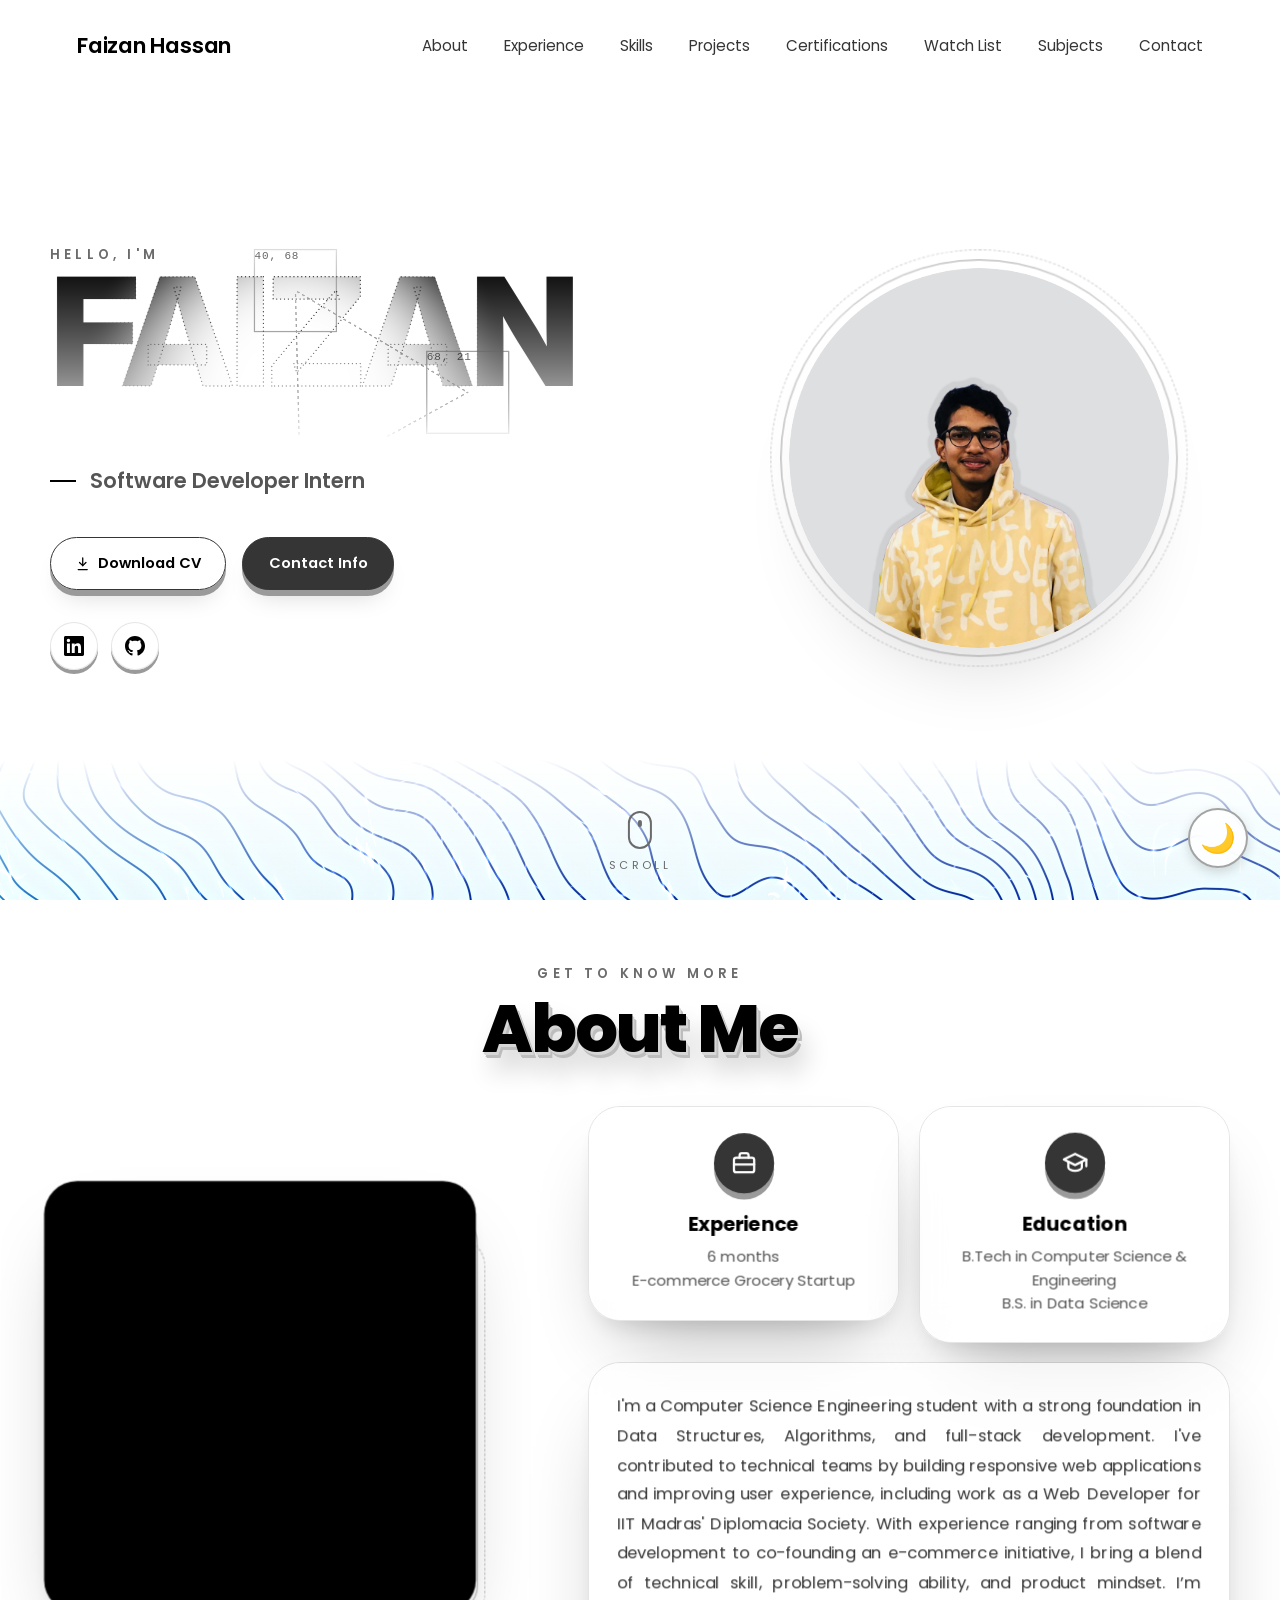
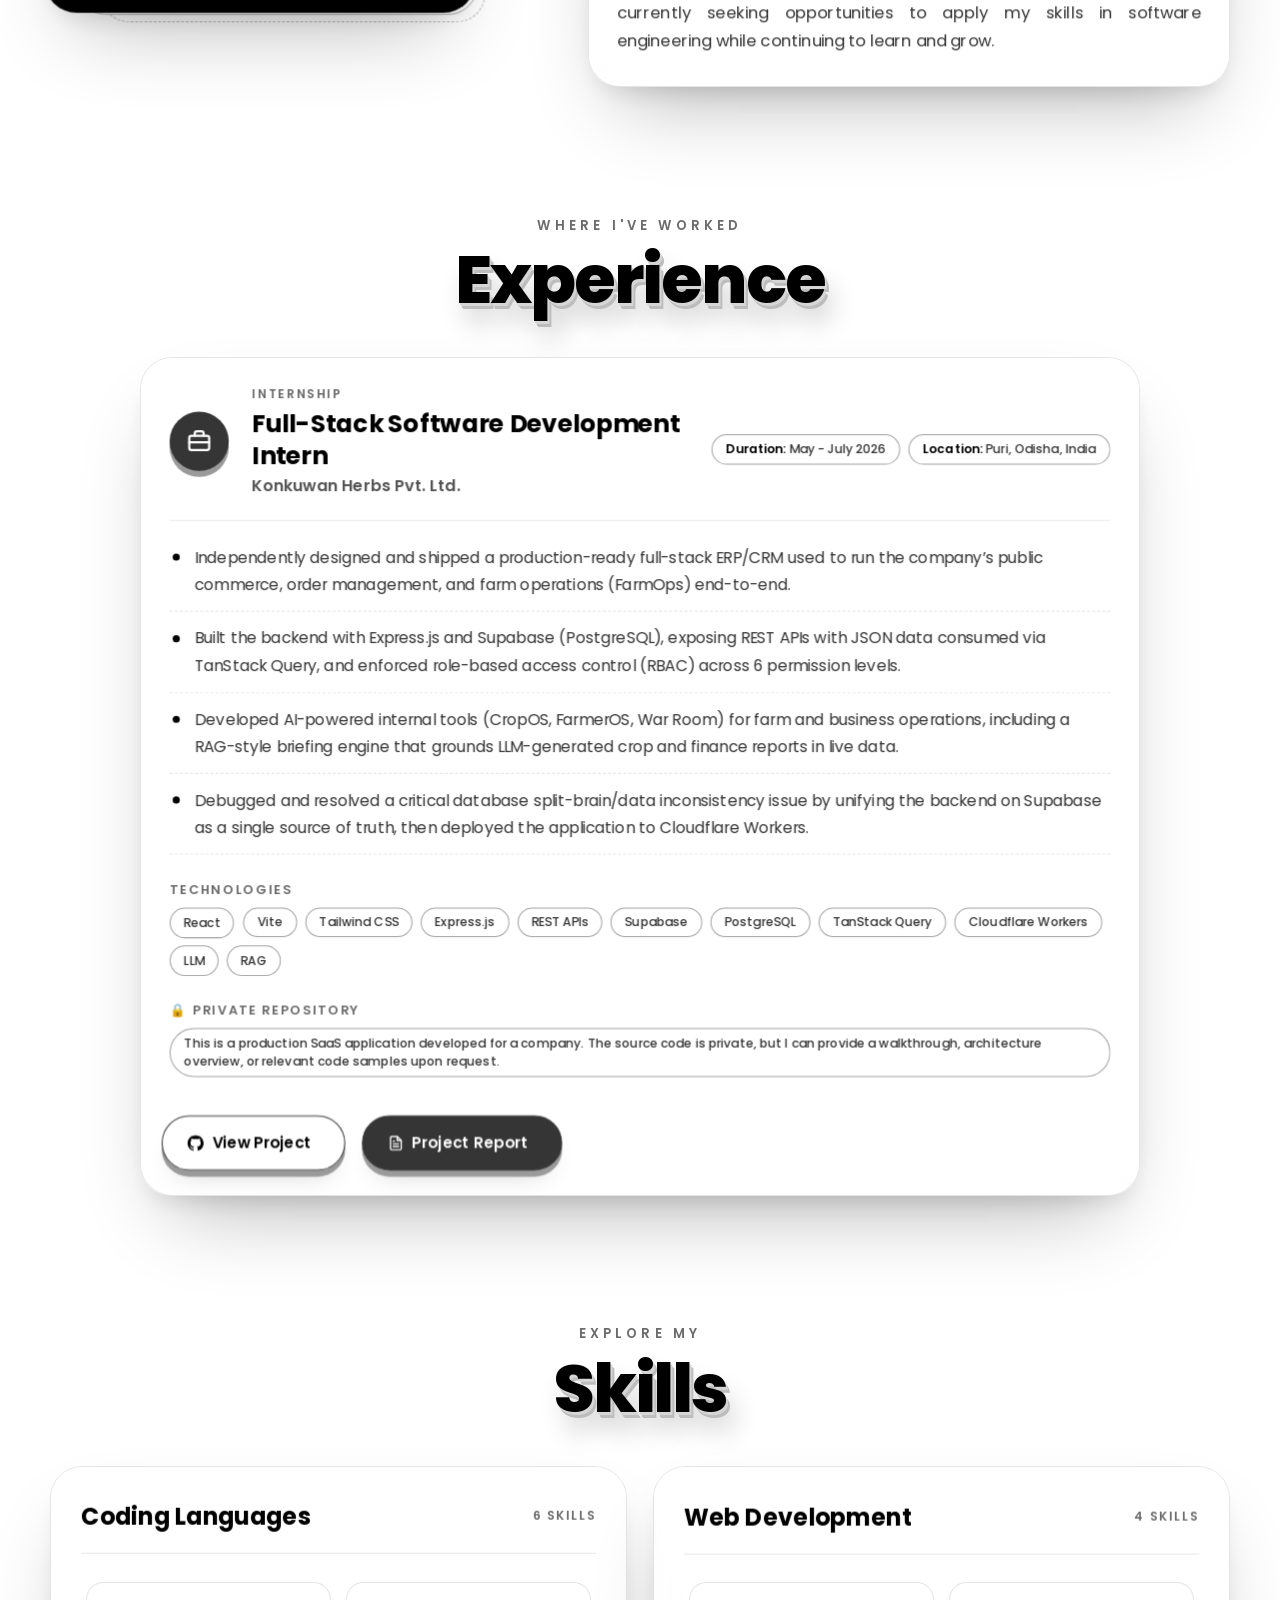
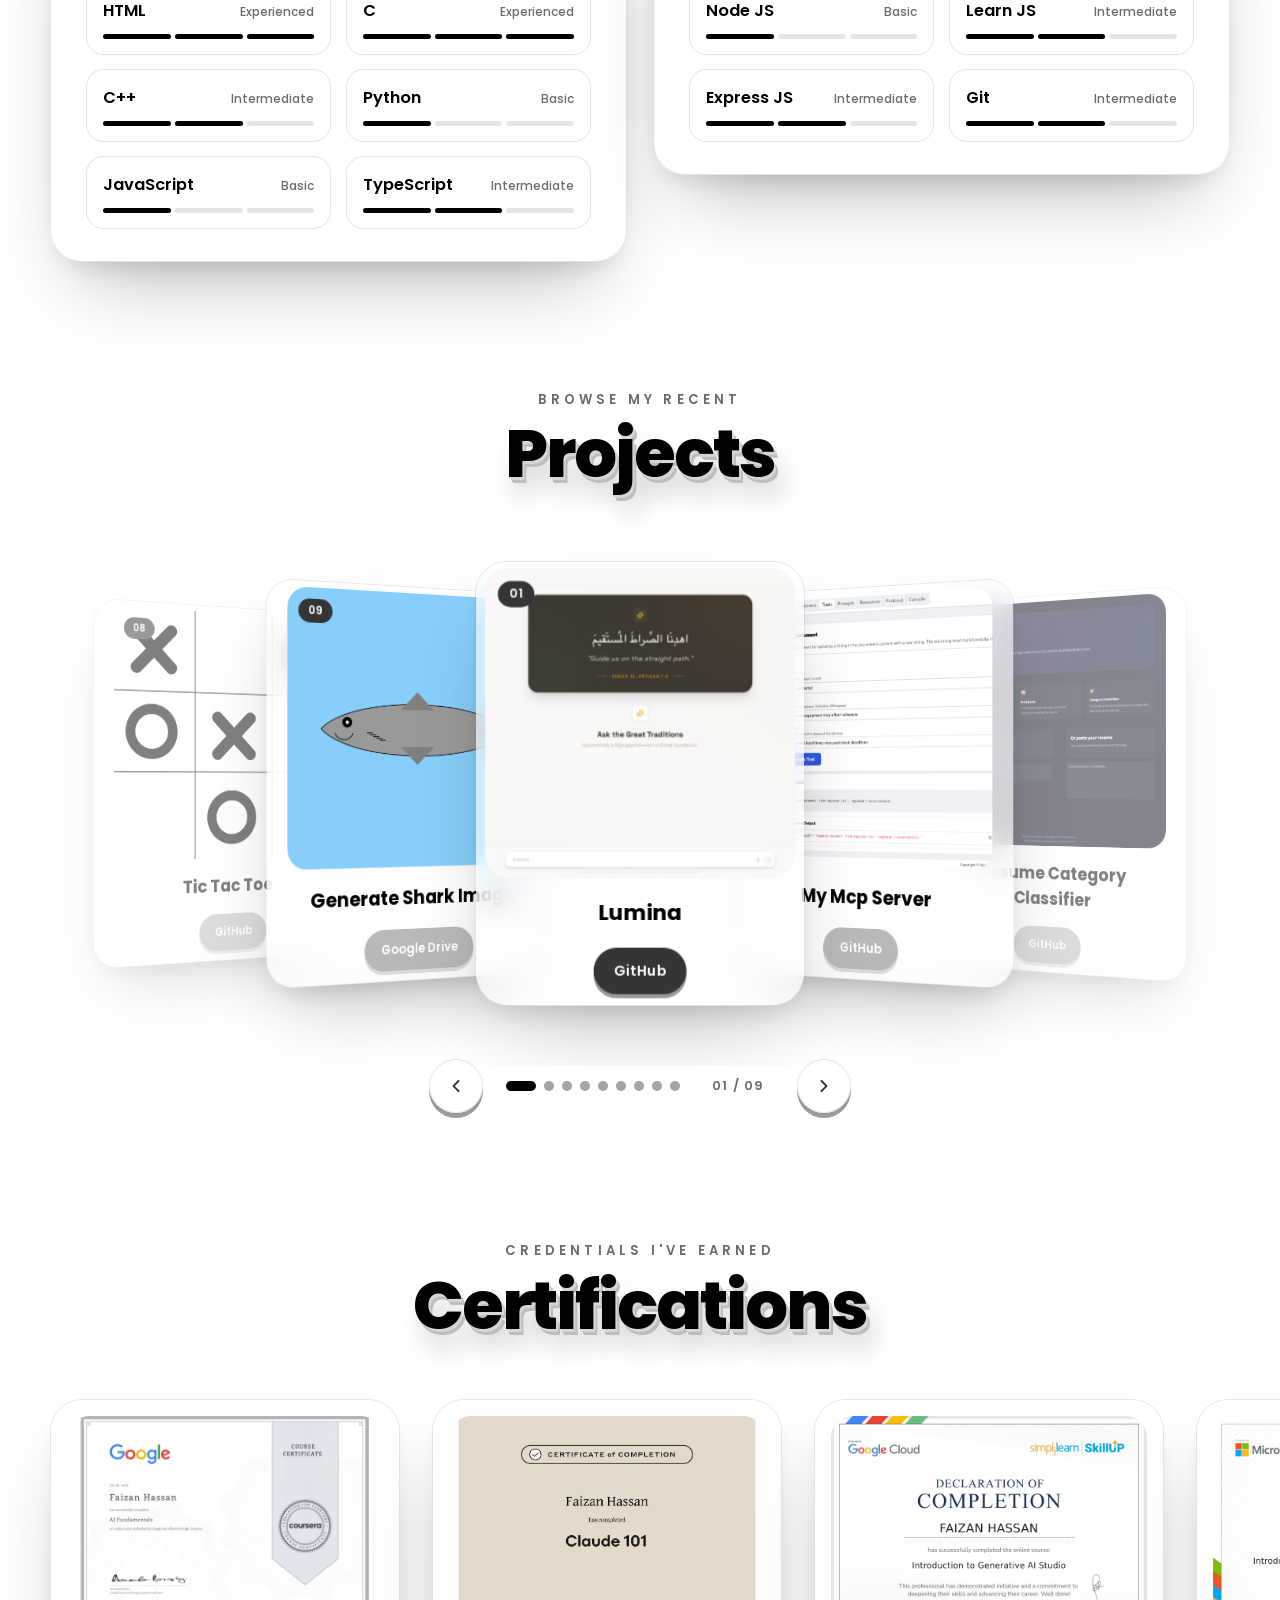
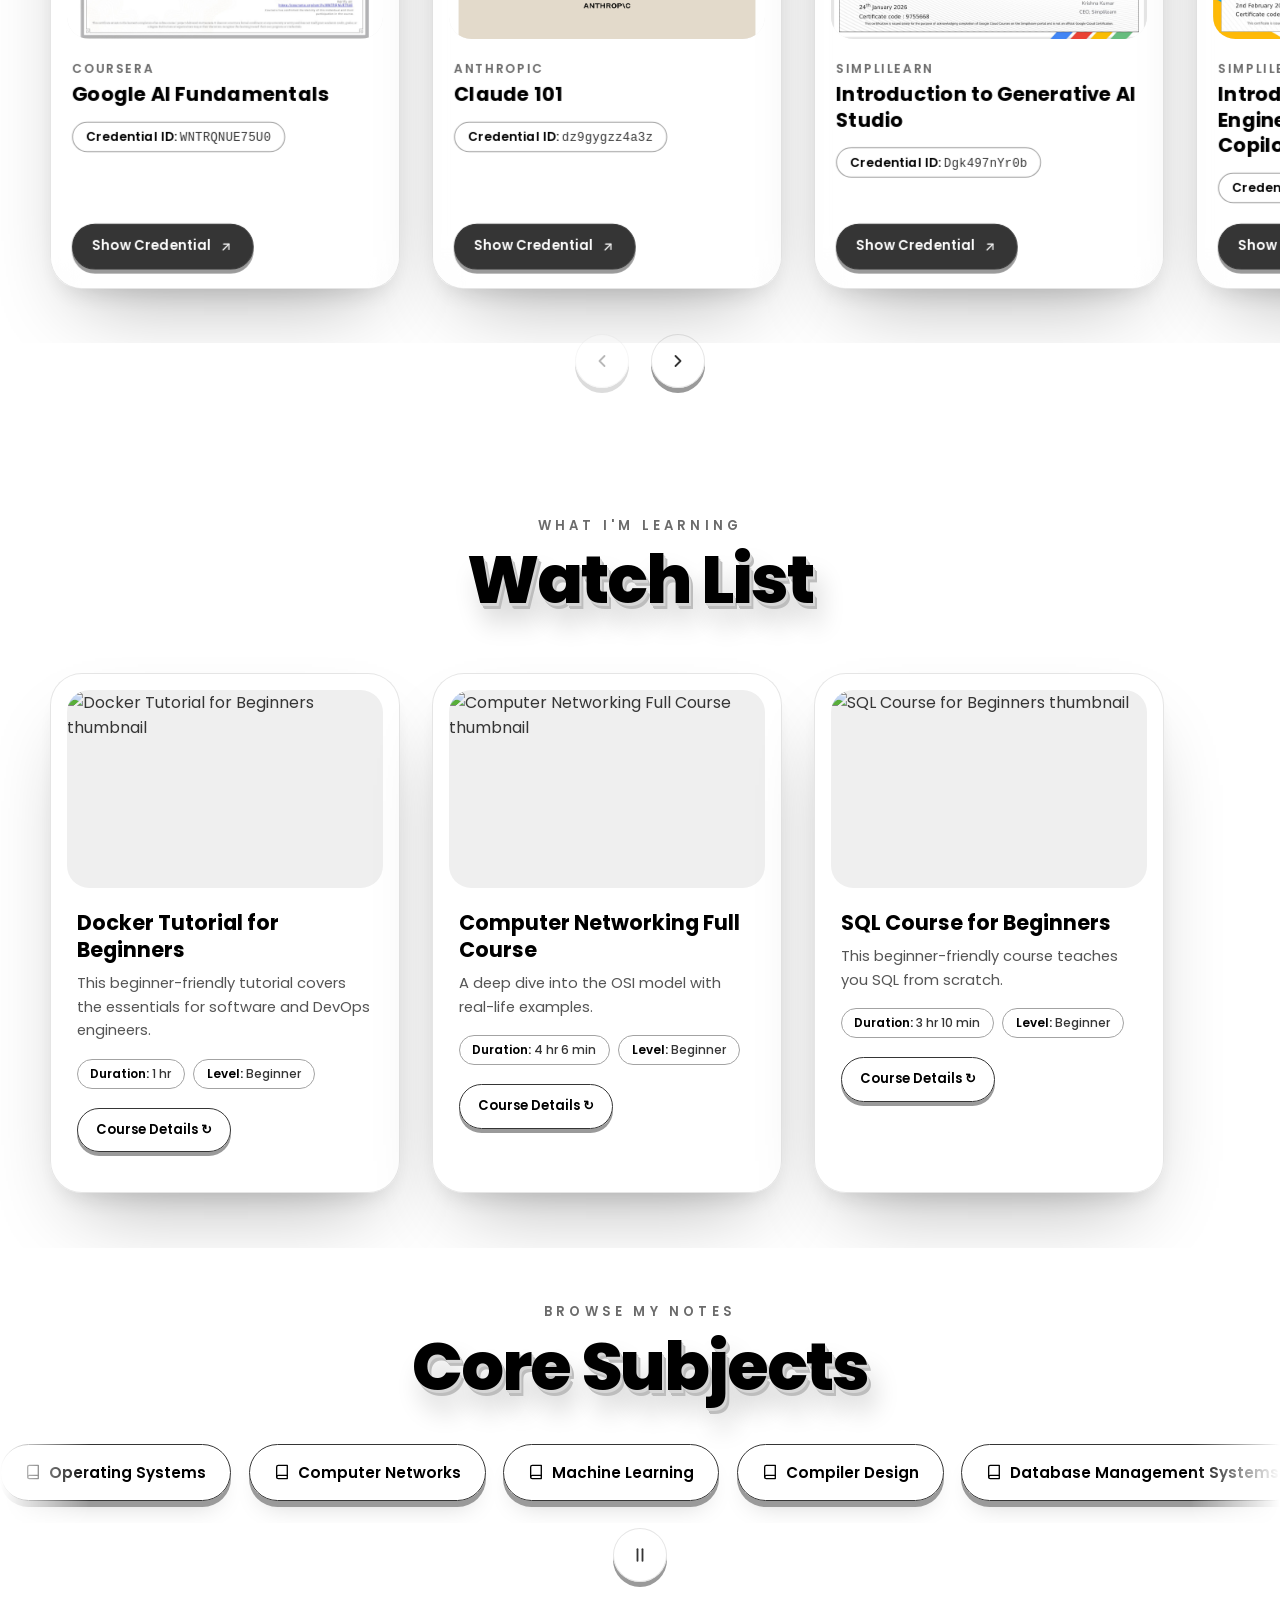
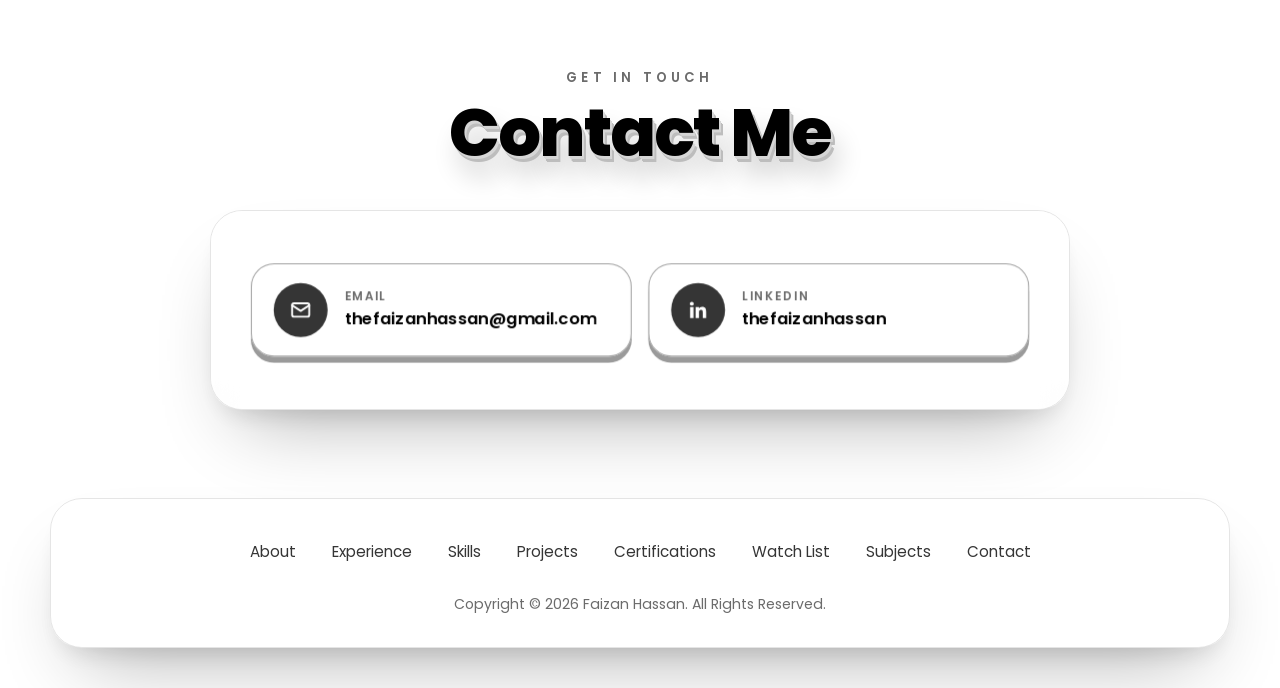
==== commit 9e32edc2: "added note for private repository" ====
--- a/index.html
+++ b/index.html
@@ -201,7 +201,7 @@
                   <p class="xp-org">Konkuwan Herbs Pvt. Ltd.</p>
                 </div>
                 <div class="chips xp-meta">
-                  <span class="chip"><strong>Duration:</strong> May – July 2026</span>
+                  <span class="chip"><strong>Duration:</strong> May - July 2026</span>
                   <span class="chip"><strong>Location:</strong> Puri, Odisha, India</span>
                 </div>
               </div>
@@ -230,6 +230,13 @@
                 </ul>
               </div>
 
+              <div class="xp-stack pop-sm">
+                <p class="topics-label" id="xp-konkuwan-stack">🔒 Private Repository</p>
+                <ul class="chips" aria-labelledby="xp-konkuwan-stack">
+                  <li class="chip">This is a production SaaS application developed for a company. The source code is private, but I can provide a walkthrough, architecture overview, or relevant code samples upon request.</li>
+                </ul>
+              </div>
+
               <div class="btn-row xp-actions pop">
                 <a class="btn btn-ghost" href="https://github.com/Thefaizanhassan/konkuwan" target="_blank" rel="noopener">
                   <svg viewBox="0 0 24 24" fill="currentColor" aria-hidden="true"><path d="M12 0C5.37 0 0 5.37 0 12c0 5.3 3.44 9.8 8.21 11.39.6.11.79-.26.79-.58v-2.23c-3.34.73-4.03-1.42-4.03-1.42-.55-1.39-1.33-1.76-1.33-1.76-1.09-.75.08-.73.08-.73 1.2.08 1.84 1.24 1.84 1.24 1.07 1.83 2.81 1.3 3.49 1 .11-.78.42-1.31.76-1.6-2.67-.31-5.47-1.34-5.47-5.93 0-1.31.47-2.38 1.24-3.22-.12-.3-.54-1.52.12-3.18 0 0 1.01-.32 3.3 1.23.96-.27 1.98-.4 3-.4s2.05.13 3.01.4c2.29-1.55 3.3-1.23 3.3-1.23.65 1.65.24 2.87.12 3.18.77.84 1.24 1.91 1.24 3.22 0 4.61-2.81 5.62-5.48 5.92.43.37.82 1.1.82 2.22v3.29c0 .32.19.69.8.58C20.57 21.8 24 17.3 24 12c0-6.63-5.37-12-12-12Z"/></svg>
--- a/css/style.css
+++ b/css/style.css
@@ -728,8 +728,9 @@
 
 /* ---------- Projects: a 3D coverflow that scrolls sideways ---------- */
 /* .carousel-stage is a full-width sideways scroller that snaps a card to the middle, so it moves with
-   a trackpad, touch, the scrollbar, the arrow keys, the buttons and the dots. As it scrolls,
-   js/main.js turns each card and sinks it back by its distance from the middle. */
+   a trackpad, touch, the arrow keys, the buttons and the dots. As it scrolls,
+   js/main.js turns each card and sinks it back by its distance from the middle, and keeps it going
+   round in a circle (js/sections.js adds copies of the cards either side). */
 .carousel { position: relative; }
 
 .carousel-stage {
@@ -739,11 +740,13 @@
   overflow-y: hidden;
   overscroll-behavior-x: contain;
   scroll-snap-type: x mandatory;
+  scrollbar-width: none;
   cursor: grab;
   -webkit-user-select: none;
   user-select: none;
 }
 
+.carousel-stage::-webkit-scrollbar { display: none; }
 .carousel-stage.dragging { cursor: grabbing; }
 
 .carousel-track {
@@ -765,7 +768,6 @@
 
 .p-card-3d {
   transform-style: preserve-3d;
-  will-change: transform;
   pointer-events: auto;
 }
 
@@ -882,12 +884,13 @@
   scroll-padding-inline: max(24px, calc((100% - 1180px) / 2));
 }
 
-/* Scrollbar and focus ring of every sideways scroller, the Projects coverflow included */
-.h-scroll, .carousel-stage { scrollbar-width: thin; scrollbar-color: var(--line-strong) transparent; }
+/* Scrollbars and focus rings of the sideways scrollers. The Projects coverflow goes round in a
+   circle, so it has no scrollbar: there is no start or end for one to show. */
+.h-scroll { scrollbar-width: thin; scrollbar-color: var(--line-strong) transparent; }
 .h-scroll:focus-visible, .carousel-stage:focus-visible { outline-offset: -2px; }
-.h-scroll::-webkit-scrollbar, .carousel-stage::-webkit-scrollbar { height: 8px; }
-.h-scroll::-webkit-scrollbar-track, .carousel-stage::-webkit-scrollbar-track { background: transparent; }
-.h-scroll::-webkit-scrollbar-thumb, .carousel-stage::-webkit-scrollbar-thumb { background: var(--line-strong); border-radius: 10px; }
+.h-scroll::-webkit-scrollbar { height: 8px; }
+.h-scroll::-webkit-scrollbar-track { background: transparent; }
+.h-scroll::-webkit-scrollbar-thumb { background: var(--line-strong); border-radius: 10px; }
 
 .h-track {
   --card-w: min(350px, 78vw);
